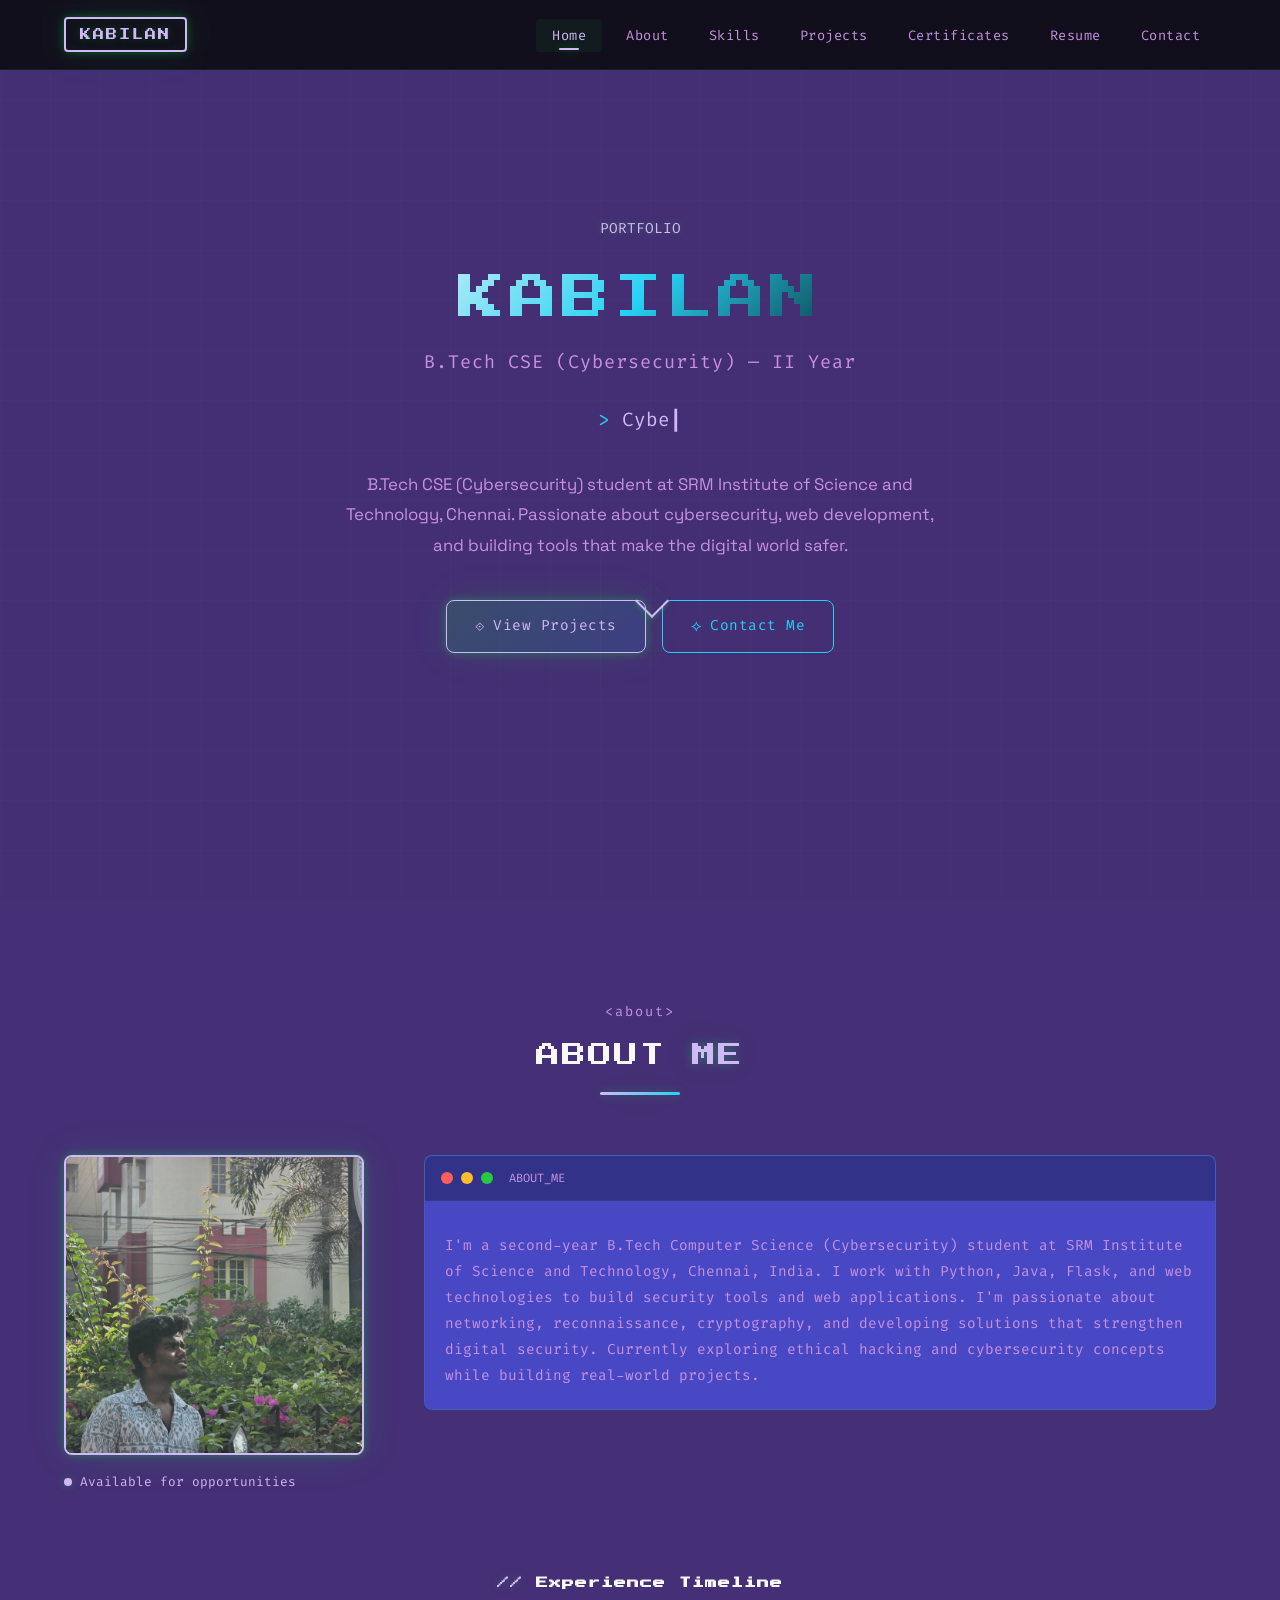
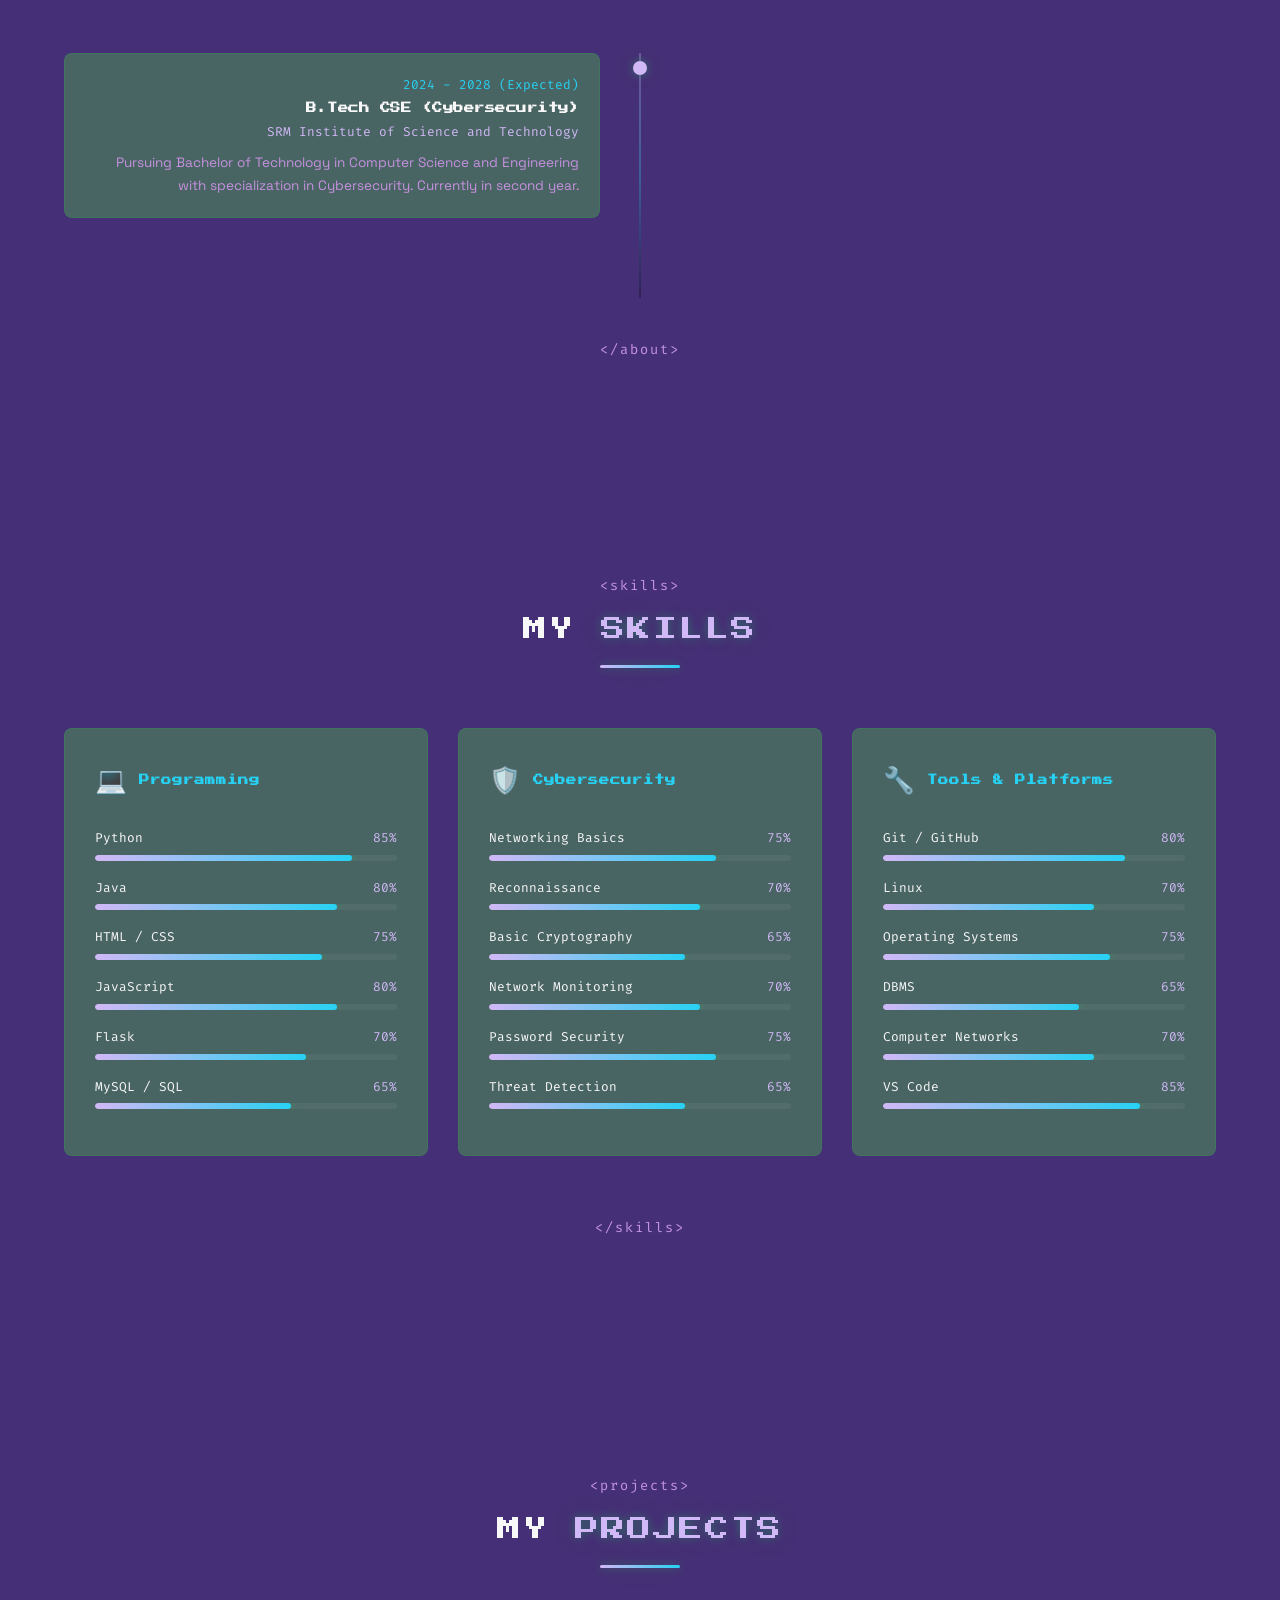
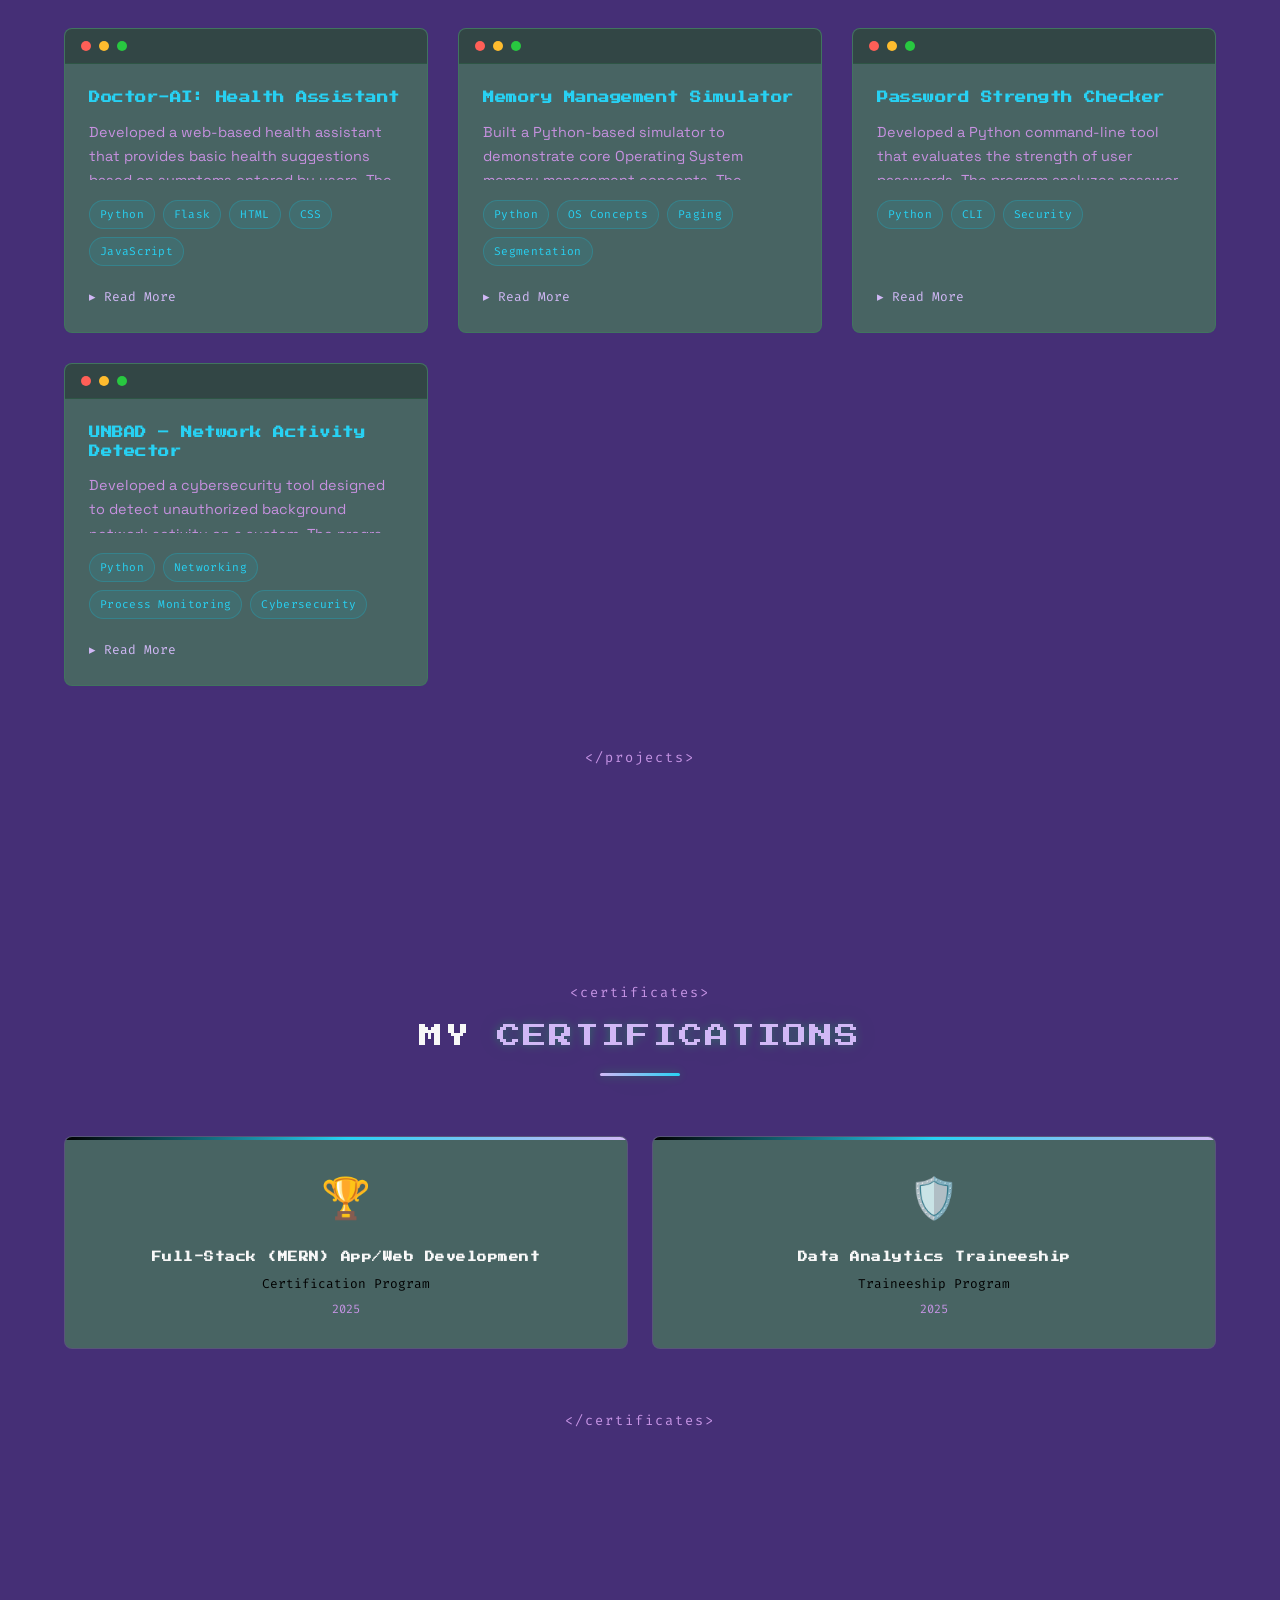
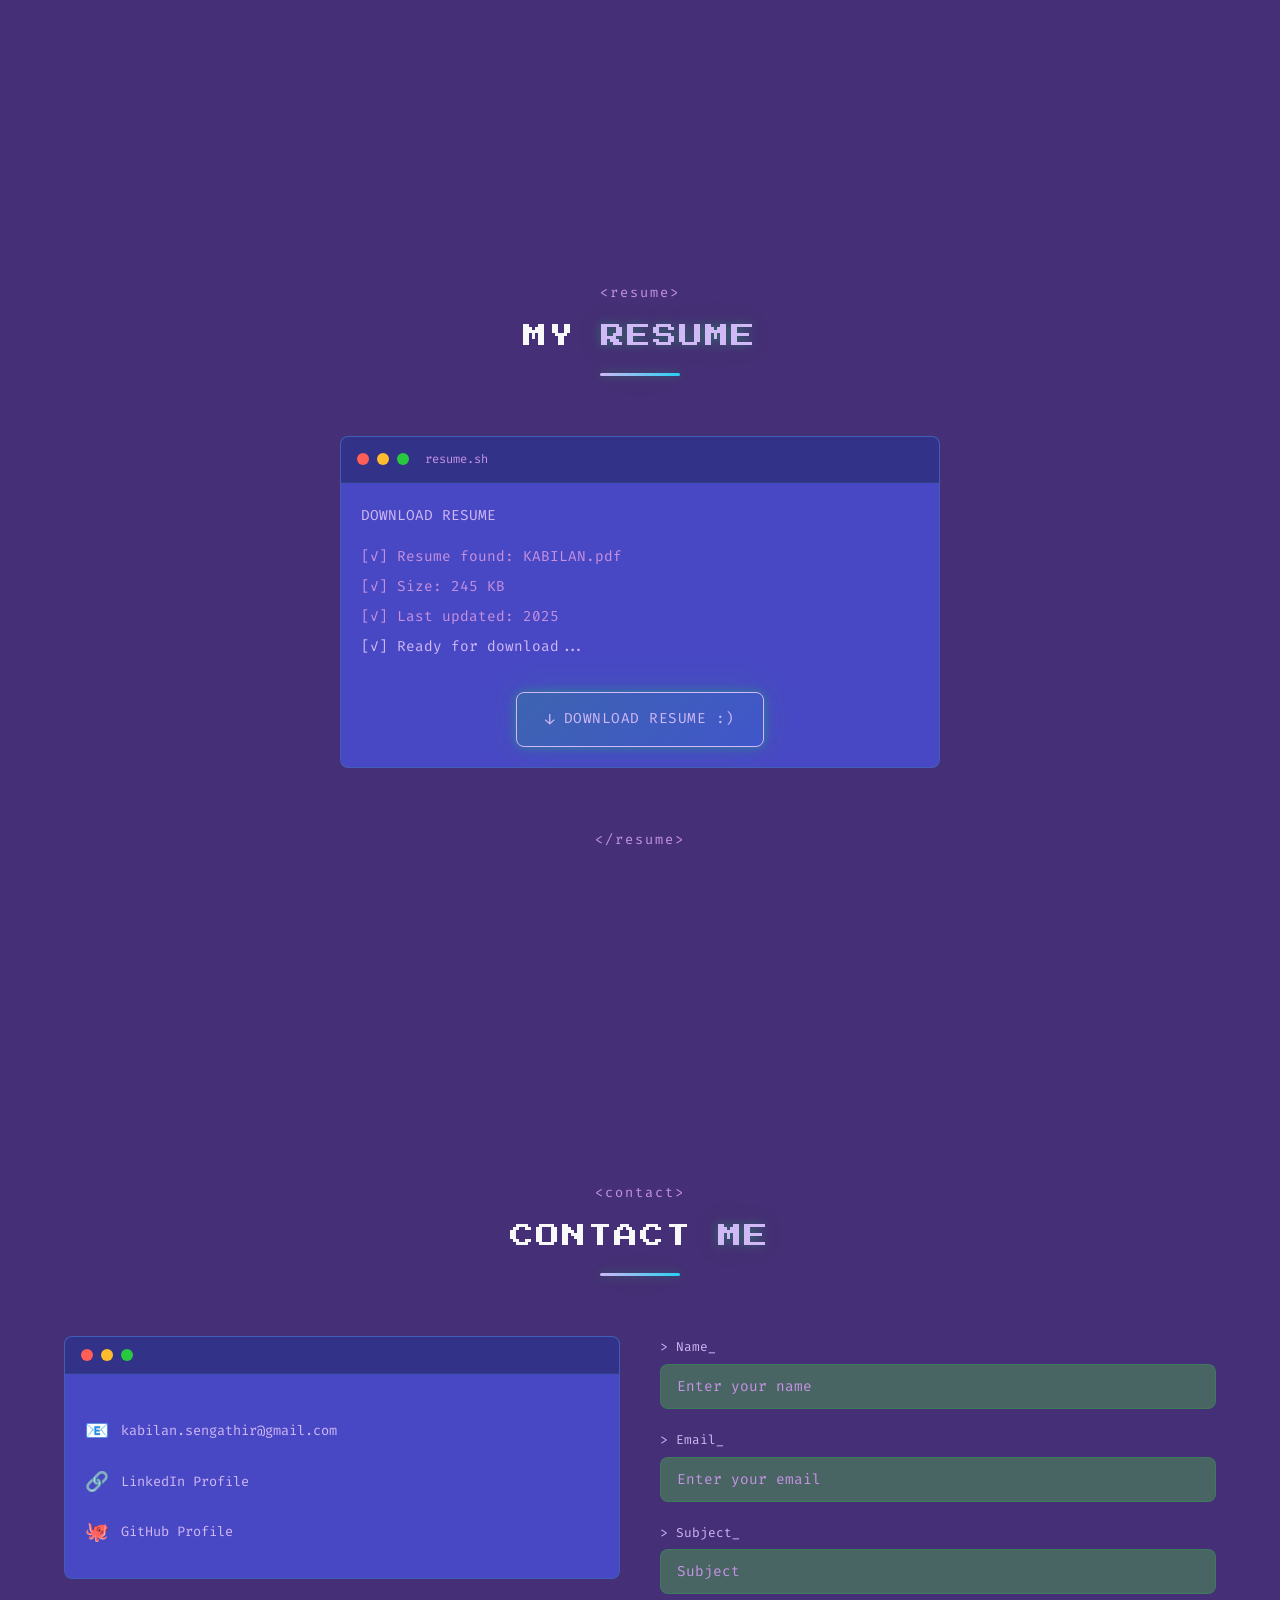
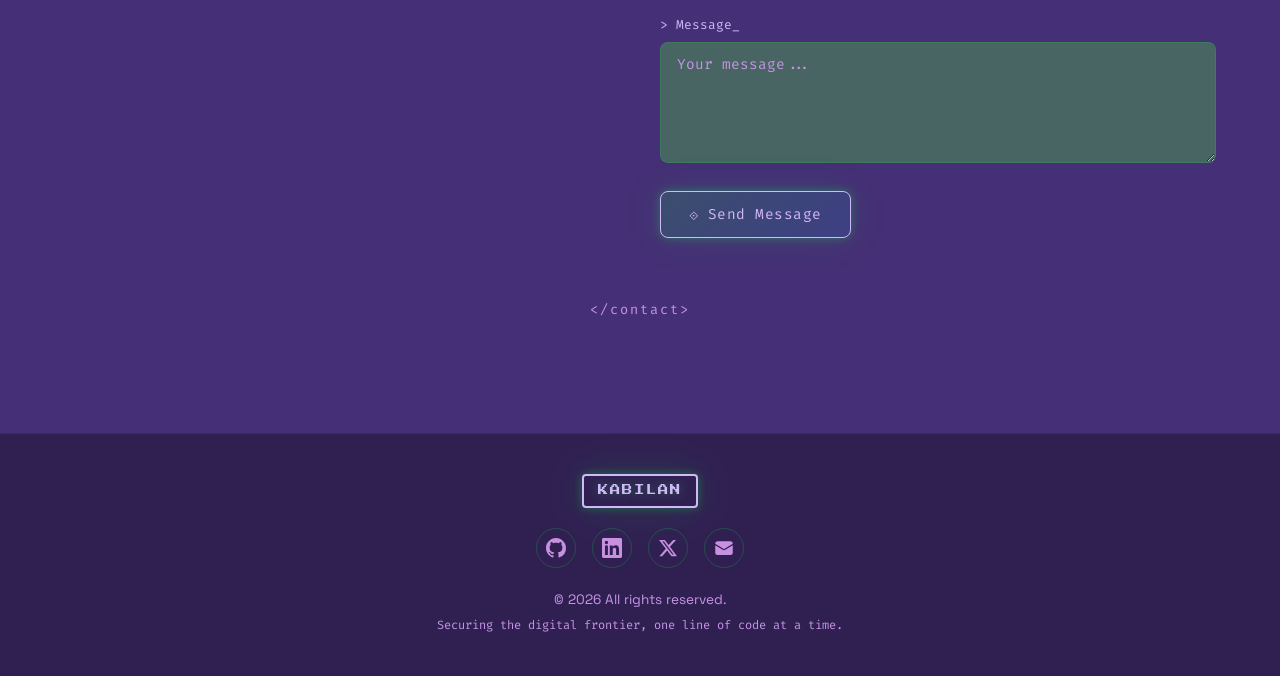
==== index.html @ 650950c7 "Initial commit: cyber portfolio project" ====
<!DOCTYPE html>
<html lang="en">
<head>
  <meta charset="UTF-8" />
  <meta name="viewport" content="width=device-width, initial-scale=1.0" />
  <title>KABILAN S | Cybersecurity Portfolio</title>
  <meta name="description" content="Portfolio of KABILAN S — Cybersecurity Student, Ethical Hacker, and Penetration Tester. Explore projects, skills, and certifications." />
  <meta name="keywords" content="cybersecurity, ethical hacking, penetration testing, portfolio, network security" />
  <meta name="author" content="KABILAN S" />
  <meta name="theme-color" content="#0a0a0f" />

  <!-- Fonts -->
  <link rel="preconnect" href="https://fonts.googleapis.com" />
  <link rel="preconnect" href="https://fonts.gstatic.com" crossorigin />
  <link href="https://fonts.googleapis.com/css2?family=Fira+Code:wght@400;500;700&family=Space+Grotesk:wght@300;400;500;600;700&family=Press+Start+2P&family=Orbitron:wght@400;500;600;700;800;900&display=swap" rel="stylesheet" />

  <link rel="stylesheet" href="style.css" />
</head>
<body>
  <!-- Matrix Rain Canvas -->
  <canvas id="matrix-canvas"></canvas>

  <!-- Cyber Grid Overlay -->
  <div class="cyber-grid-overlay"></div>

  <!-- Navigation -->
  <nav class="navbar" id="navbar">
    <div class="nav-container">
      <a href="#home" class="nav-logo">
        <span class="logo-text">KABILAN</span>
      </a>
      <button class="nav-toggle" id="nav-toggle" aria-label="Toggle navigation">
        <span class="hamburger-line"></span>
        <span class="hamburger-line"></span>
        <span class="hamburger-line"></span>
      </button>
      <ul class="nav-menu" id="nav-menu">
        <li><a href="#home" class="nav-link active" data-section="home">Home</a></li>
        <li><a href="#about" class="nav-link" data-section="about">About</a></li>
        <li><a href="#skills" class="nav-link" data-section="skills">Skills</a></li>
        <li><a href="#projects" class="nav-link" data-section="projects">Projects</a></li>
        <li><a href="#certificates" class="nav-link" data-section="certificates">Certificates</a></li>
        <li><a href="#resume" class="nav-link" data-section="resume">Resume</a></li>
        <li><a href="#contact" class="nav-link" data-section="contact">Contact</a></li>
      </ul>
    </div>
  </nav>

  <!-- ========== HOME ========== -->
  <section id="home" class="section home-section">
    <div class="home-content">
      <div class="terminal-tag">PORTFOLIO</div>
      <h1 class="home-name" id="home-name"></h1>
      <h2 class="home-title" id="home-title">Cybersecurity Student</h2>
      <div class="typing-container">
        <span class="typing-prefix">&gt;&nbsp;</span>
        <span class="typing-text" id="typing-text"></span>
        <span class="typing-cursor">|</span>
      </div>
      <p class="home-intro" id="home-intro"></p>
      <div class="home-buttons">
        <a href="#projects" class="btn btn-primary">
          <span class="btn-icon">⟐</span> View Projects
        </a>
        <a href="#contact" class="btn btn-outline">
          <span class="btn-icon">⟡</span> Contact Me
        </a>
      </div>
      <div class="scroll-indicator">
        <div class="scroll-arrow"></div>
      </div>
    </div>
  </section>

  <!-- ========== ABOUT ========== -->
  <section id="about" class="section">
    <div class="container">
      <div class="section-header">
        <span class="section-tag">&lt;about&gt;</span>
        <h2 class="section-title">About <span class="highlight">Me</span></h2>
        <div class="section-line"></div>
      </div>
      <div class="about-grid">
        <div class="about-image-wrapper reveal">
          <div class="about-image-border">
            <img src="" alt="Profile" id="profile-image" class="about-image" />
            <div class="image-glitch-overlay"></div>
          </div>
          <div class="about-status">
            <span class="status-dot"></span>
            <span>Available for opportunities</span>
          </div>
        </div>
        <div class="about-text reveal">
          <div class="terminal-window">
            <div class="terminal-header">
              <span class="terminal-dot red"></span>
              <span class="terminal-dot yellow"></span>
              <span class="terminal-dot green"></span>
              <span class="terminal-title">ABOUT_ME</span>
            </div>
            <div class="terminal-body">
              <p class="terminal-prompt"></p>
              <p id="about-bio" class="terminal-output"></p>
            </div>
          </div>
        </div>
      </div>
      <!-- Timeline -->
      <div class="timeline-section">
        <h3 class="subsection-title">
          <span class="highlight">//</span> Experience Timeline
        </h3>
        <div class="timeline" id="timeline-container"></div>
      </div>
      <span class="section-tag section-tag-close">&lt;/about&gt;</span>
    </div>
  </section>

  <!-- ========== SKILLS ========== -->
  <section id="skills" class="section">
    <div class="container">
      <div class="section-header">
        <span class="section-tag">&lt;skills&gt;</span>
        <h2 class="section-title">My <span class="highlight">Skills</span></h2>
        <div class="section-line"></div>
      </div>
      <div class="skills-grid" id="skills-container"></div>
      <span class="section-tag section-tag-close">&lt;/skills&gt;</span>
    </div>
  </section>

  <!-- ========== PROJECTS ========== -->
  <section id="projects" class="section">
    <div class="container">
      <div class="section-header">
        <span class="section-tag">&lt;projects&gt;</span>
        <h2 class="section-title">My <span class="highlight">Projects</span></h2>
        <div class="section-line"></div>
      </div>
      <div class="projects-grid" id="projects-container"></div>
      <span class="section-tag section-tag-close">&lt;/projects&gt;</span>
    </div>
  </section>

  <!-- ========== CERTIFICATES ========== -->
  <section id="certificates" class="section">
    <div class="container">
      <div class="section-header">
        <span class="section-tag">&lt;certificates&gt;</span>
        <h2 class="section-title">My <span class="highlight">Certifications</span></h2>
        <div class="section-line"></div>
      </div>
      <div class="certs-grid" id="certs-container"></div>
      <span class="section-tag section-tag-close">&lt;/certificates&gt;</span>
    </div>
  </section>

  <!-- ========== RESUME ========== -->
  <section id="resume" class="section">
    <div class="container">
      <div class="section-header">
        <span class="section-tag">&lt;resume&gt;</span>
        <h2 class="section-title">My <span class="highlight">Resume</span></h2>
        <div class="section-line"></div>
      </div>
      <div class="resume-content reveal">
        <div class="terminal-window resume-terminal">
          <div class="terminal-header">
            <span class="terminal-dot red"></span>
            <span class="terminal-dot yellow"></span>
            <span class="terminal-dot green"></span>
            <span class="terminal-title">resume.sh</span>
          </div>
          <div class="terminal-body resume-body">
            <p class="terminal-prompt">DOWNLOAD RESUME</p>
            <p class="terminal-output">[✓] Resume found: KABILAN.pdf</p>
            <p class="terminal-output">[✓] Size: 245 KB</p>
            <p class="terminal-output">[✓] Last updated: 2025</p>
            <p class="terminal-output resume-ready">[✓] Ready for download...</p>
            <a href="assets/resume.pdf" download class="btn btn-primary resume-btn" id="resume-download-btn">
              <span class="btn-icon">↓</span> DOWNLOAD RESUME :)
            </a>
          </div>
        </div>
      </div>
      <span class="section-tag section-tag-close">&lt;/resume&gt;</span>
    </div>
  </section>

  <!-- ========== CONTACT ========== -->
  <section id="contact" class="section">
    <div class="container">
      <div class="section-header">
        <span class="section-tag">&lt;contact&gt;</span>
        <h2 class="section-title">Contact <span class="highlight">Me</span></h2>
        <div class="section-line"></div>
      </div>
      <div class="contact-grid">
        <div class="contact-info reveal">
          <div class="terminal-window">
            <div class="terminal-header">
              <span class="terminal-dot red"></span>
              <span class="terminal-dot yellow"></span>
              <span class="terminal-dot green"></span>
              <span class="terminal-title"></span>
            </div>
            <div class="terminal-body">
              <p class="terminal-prompt"></p>
              <div class="contact-item">
                <span class="contact-icon">📧</span>
                <a href="" id="contact-email" class="contact-link"></a>
              </div>
              <div class="contact-item">
                <span class="contact-icon">🔗</span>
                <a href="" id="contact-linkedin" class="contact-link" target="_blank">LinkedIn Profile</a>
              </div>
              <div class="contact-item">
                <span class="contact-icon">🐙</span>
                <a href="" id="contact-github" class="contact-link" target="_blank">GitHub Profile</a>
              </div>
            </div>
          </div>
        </div>
        <div class="contact-form-wrapper reveal">
          <form class="contact-form" id="contact-form">
            <div class="form-group">
              <label for="form-name" class="form-label">&gt; Name_</label>
              <input type="text" id="form-name" name="name" class="form-input" placeholder="Enter your name" required />
            </div>
            <div class="form-group">
              <label for="form-email" class="form-label">&gt; Email_</label>
              <input type="email" id="form-email" name="email" class="form-input" placeholder="Enter your email" required />
            </div>
            <div class="form-group">
              <label for="form-subject" class="form-label">&gt; Subject_</label>
              <input type="text" id="form-subject" name="subject" class="form-input" placeholder="Subject" required />
            </div>
            <div class="form-group">
              <label for="form-message" class="form-label">&gt; Message_</label>
              <textarea id="form-message" name="message" class="form-input form-textarea" rows="5" placeholder="Your message..." required></textarea>
            </div>
            <button type="submit" class="btn btn-primary form-submit">
              <span class="btn-icon">⟐</span> Send Message
            </button>
          </form>
        </div>
      </div>
      <span class="section-tag section-tag-close">&lt;/contact&gt;</span>
    </div>
  </section>

  <!-- ========== FOOTER ========== -->
  <footer class="footer">
    <div class="container">
      <div class="footer-content">
        <div class="footer-logo">
          <span class="logo-text">KABILAN</span>
        </div>
        <div class="footer-socials" id="footer-socials">
          <a href="" class="social-link" id="footer-github" target="_blank" aria-label="GitHub">
            <svg viewBox="0 0 24 24" width="20" height="20" fill="currentColor"><path d="M12 0C5.37 0 0 5.37 0 12c0 5.31 3.435 9.795 8.205 11.385.6.105.825-.255.825-.57 0-.285-.015-1.23-.015-2.235-3.015.555-3.795-.735-4.035-1.41-.135-.345-.72-1.41-1.23-1.695-.42-.225-1.02-.78-.015-.795.945-.015 1.62.87 1.845 1.23 1.08 1.815 2.805 1.305 3.495.99.105-.78.42-1.305.765-1.605-2.67-.3-5.46-1.335-5.46-5.925 0-1.305.465-2.385 1.23-3.225-.12-.3-.54-1.53.12-3.18 0 0 1.005-.315 3.3 1.23.96-.27 1.98-.405 3-.405s2.04.135 3 .405c2.295-1.56 3.3-1.23 3.3-1.23.66 1.65.24 2.88.12 3.18.765.84 1.23 1.905 1.23 3.225 0 4.605-2.805 5.625-5.475 5.925.435.375.81 1.095.81 2.22 0 1.605-.015 2.895-.015 3.3 0 .315.225.69.825.57A12.02 12.02 0 0024 12c0-6.63-5.37-12-12-12z"/></svg>
          </a>
          <a href="" class="social-link" id="footer-linkedin" target="_blank" aria-label="LinkedIn">
            <svg viewBox="0 0 24 24" width="20" height="20" fill="currentColor"><path d="M20.447 20.452h-3.554v-5.569c0-1.328-.027-3.037-1.852-3.037-1.853 0-2.136 1.445-2.136 2.939v5.667H9.351V9h3.414v1.561h.046c.477-.9 1.637-1.85 3.37-1.85 3.601 0 4.267 2.37 4.267 5.455v6.286zM5.337 7.433a2.062 2.062 0 01-2.063-2.065 2.064 2.064 0 112.063 2.065zm1.782 13.019H3.555V9h3.564v11.452zM22.225 0H1.771C.792 0 0 .774 0 1.729v20.542C0 23.227.792 24 1.771 24h20.451C23.2 24 24 23.227 24 22.271V1.729C24 .774 23.2 0 22.222 0h.003z"/></svg>
          </a>
          <a href="" class="social-link" id="footer-twitter" target="_blank" aria-label="Twitter">
            <svg viewBox="0 0 24 24" width="20" height="20" fill="currentColor"><path d="M18.244 2.25h3.308l-7.227 8.26 8.502 11.24H16.17l-5.214-6.817L4.99 21.75H1.68l7.73-8.835L1.254 2.25H8.08l4.713 6.231zm-1.161 17.52h1.833L7.084 4.126H5.117z"/></svg>
          </a>
          <a href="" class="social-link" id="footer-email-link" aria-label="Email">
            <svg viewBox="0 0 24 24" width="20" height="20" fill="currentColor"><path d="M1.5 8.67v8.58a3 3 0 003 3h15a3 3 0 003-3V8.67l-8.928 5.493a3 3 0 01-3.144 0L1.5 8.67z"/><path d="M22.5 6.908V6.75a3 3 0 00-3-3h-15a3 3 0 00-3 3v.158l9.714 5.978a1.5 1.5 0 001.572 0L22.5 6.908z"/></svg>
          </a>
        </div>
        <div class="footer-text">
          <p>&copy; <span id="footer-year"></span>  All rights reserved.</p>
          <p class="footer-tagline">Securing the digital frontier, one line of code at a time.</p>
        </div>
      </div>
    </div>
  </footer>

  <script src="script.js"></script>
</body>
</html>
---- style.css ----
/* =============================================
   CYBERSECURITY PORTFOLIO — STYLE.CSS
   ============================================= */

/* ── Custom Properties ── */
:root {
  --bg-primary: #452f76;
  --bg-secondary: #4848c4;
  --bg-card: #486463;
  --bg-card-hover: #c1ee0d;

  --neon-green: #d1b8f6;
  --neon-blue: #27d1f3;
  --neon-purple: #000000;
  --dark-purple: #1a0033;
  --mid-purple: #2d1b4e;

  --text-primary: #f8f8f8;
  --text-secondary: #c791e0;
  --text-dim: #c694e5;

  --glow-green: 0 0 10px rgba(0, 255, 65, 0.3), 0 0 40px rgba(0, 255, 65, 0.1);
  --glow-blue: 0 0 10px rgba(0, 212, 255, 0.3), 0 0 40px rgba(0, 212, 255, 0.1);
  --glow-purple: 0 0 10px rgba(179, 0, 255, 0.3), 0 0 40px rgba(179, 0, 255, 0.1);

  --font-heading: 'Press Start 2P', cursive;
  --font-mono: 'Fira Code', monospace;
  --font-body: 'Space Grotesk', sans-serif;

  --nav-height: 70px;
  --container-max: 1200px;
  --border-radius: 8px;
  --transition: 0.3s cubic-bezier(0.4, 0, 0.2, 1);
}

/* ── Reset & Base ── */
*, *::before, *::after {
  margin: 0;
  padding: 0;
  box-sizing: border-box;
}

html {
  scroll-behavior: smooth;
  scroll-padding-top: var(--nav-height);
}

body {
  font-family: var(--font-body);
  background: var(--bg-primary);
  color: var(--text-primary);
  line-height: 1.7;
  overflow-x: hidden;
  -webkit-font-smoothing: antialiased;
}

a {
  color: var(--neon-green);
  text-decoration: none;
  transition: color var(--transition);
}
a:hover {
  color: var(--neon-blue);
}

img {
  max-width: 100%;
  display: block;
}

::selection {
  background: var(--neon-green);
  color: var(--bg-primary);
}

::-webkit-scrollbar {
  width: 8px;
}
::-webkit-scrollbar-track {
  background: var(--bg-primary);
}
::-webkit-scrollbar-thumb {
  background: var(--mid-purple);
  border-radius: 4px;
}
::-webkit-scrollbar-thumb:hover {
  background: var(--neon-purple);
}

/* ── Matrix Canvas ── */
#matrix-canvas {
  position: fixed;
  top: 0;
  left: 0;
  width: 100%;
  height: 100%;
  z-index: 0;
  pointer-events: none;
  opacity: 0.06;
}

/* ── Cyber Grid Overlay ── */
.cyber-grid-overlay {
  position: fixed;
  top: 0;
  left: 0;
  width: 100%;
  height: 100%;
  z-index: 0;
  pointer-events: none;
  background-image:
    linear-gradient(rgba(0, 255, 65, 0.03) 1px, transparent 1px),
    linear-gradient(90deg, rgba(0, 255, 65, 0.03) 1px, transparent 1px);
  background-size: 50px 50px;
}

/* ── Container ── */
.container {
  max-width: var(--container-max);
  margin: 0 auto;
  padding: 0 24px;
}

/* ── Section Base ── */
.section {
  position: relative;
  z-index: 1;
  padding: 100px 0;
  min-height: 100vh;
}

.section-header {
  text-align: center;
  margin-bottom: 60px;
}

.section-tag {
  display: block;
  font-family: var(--font-mono);
  font-size: 0.85rem;
  color: var(--text-dim);
  margin-bottom: 12px;
  letter-spacing: 2px;
}
.section-tag-close {
  display: block;
  text-align: center;
  font-family: var(--font-mono);
  font-size: 0.85rem;
  color: var(--text-dim);
  margin-top: 60px;
  letter-spacing: 2px;
}

.section-title {
  font-family: var(--font-heading);
  font-size: clamp(1rem, 2.5vw, 1.5rem);
  font-weight: 400;
  letter-spacing: 2px;
  text-transform: uppercase;
}

.highlight {
  color: var(--neon-green);
  text-shadow: var(--glow-green);
}

.section-line {
  width: 80px;
  height: 3px;
  background: linear-gradient(90deg, var(--neon-green), var(--neon-blue));
  margin: 16px auto 0;
  border-radius: 2px;
  box-shadow: var(--glow-green);
}

.subsection-title {
  font-family: var(--font-heading);
  font-size: 0.75rem;
  margin-bottom: 40px;
  text-align: center;
  letter-spacing: 1px;
}

/* ── NAVBAR ── */
.navbar {
  position: fixed;
  top: 0;
  left: 0;
  width: 100%;
  height: var(--nav-height);
  z-index: 1000;
  background: rgba(10, 10, 15, 0.85);
  backdrop-filter: blur(20px);
  -webkit-backdrop-filter: blur(20px);
  border-bottom: 1px solid rgba(0, 255, 65, 0.08);
  transition: background var(--transition), box-shadow var(--transition);
}
.navbar.scrolled {
  background: rgba(10, 10, 15, 0.95);
  box-shadow: 0 4px 30px rgba(0, 0, 0, 0.5);
}

.nav-container {
  max-width: var(--container-max);
  margin: 0 auto;
  padding: 0 24px;
  height: 100%;
  display: flex;
  align-items: center;
  justify-content: space-between;
}

.nav-logo {
  font-family: var(--font-heading);
  font-size: 0.7rem;
  font-weight: 400;
  color: var(--neon-green) !important;
  display: flex;
  align-items: center;
  padding: 6px 14px;
  border: 2px solid var(--neon-green);
  border-radius: 4px;
  box-shadow: var(--glow-green), inset 0 0 15px rgba(0, 255, 65, 0.05);
  transition: all var(--transition);
  letter-spacing: 2px;
}
.nav-logo:hover {
  box-shadow: 0 0 20px rgba(0, 255, 65, 0.5), inset 0 0 20px rgba(0, 255, 65, 0.1);
  background: rgba(0, 255, 65, 0.05);
  color: var(--neon-green) !important;
}
.logo-text {
  color: var(--neon-green);
  text-shadow: var(--glow-green);
}

.nav-menu {
  display: flex;
  list-style: none;
  gap: 8px;
}

.nav-link {
  font-family: var(--font-mono);
  font-size: 0.85rem;
  color: var(--text-secondary) !important;
  padding: 8px 16px;
  border-radius: 4px;
  position: relative;
  transition: color var(--transition), background var(--transition);
  letter-spacing: 0.5px;
}
.nav-link:hover,
.nav-link.active {
  color: var(--neon-green) !important;
  background: rgba(0, 255, 65, 0.05);
}
.nav-link.active::after {
  content: '';
  position: absolute;
  bottom: 2px;
  left: 50%;
  transform: translateX(-50%);
  width: 20px;
  height: 2px;
  background: var(--neon-green);
  box-shadow: var(--glow-green);
  border-radius: 1px;
}

/* Hamburger */
.nav-toggle {
  display: none;
  flex-direction: column;
  gap: 5px;
  background: none;
  border: none;
  cursor: pointer;
  padding: 4px;
  z-index: 1001;
}
.hamburger-line {
  width: 24px;
  height: 2px;
  background: var(--neon-green);
  border-radius: 2px;
  transition: transform var(--transition), opacity var(--transition);
}
.nav-toggle.active .hamburger-line:nth-child(1) {
  transform: rotate(45deg) translate(5px, 5px);
}
.nav-toggle.active .hamburger-line:nth-child(2) {
  opacity: 0;
}
.nav-toggle.active .hamburger-line:nth-child(3) {
  transform: rotate(-45deg) translate(5px, -5px);
}

/* ── HOME ── */
.home-section {
  display: flex;
  align-items: center;
  justify-content: center;
  min-height: 100vh;
  padding-top: var(--nav-height);
  text-align: center;
}

.home-content {
  position: relative;
  z-index: 1;
}

.terminal-tag {
  font-family: var(--font-mono);
  font-size: 0.9rem;
  color: var(--neon-green);
  margin-bottom: 16px;
  text-shadow: var(--glow-green);
  opacity: 0;
  animation: fadeInUp 0.8s 0.2s forwards;
}

.home-name {
  font-family: var(--font-heading);
  font-size: clamp(1.5rem, 5vw, 3rem);
  font-weight: 400;
  letter-spacing: 4px;
  text-transform: uppercase;
  background: linear-gradient(135deg, var(--text-primary), var(--neon-blue), var(--neon-purple));
  -webkit-background-clip: text;
  -webkit-text-fill-color: transparent;
  background-clip: text;
  margin-bottom: 8px;
  opacity: 0;
  animation: fadeInUp 0.8s 0.4s forwards;
}

.home-title {
  font-family: var(--font-mono);
  font-size: clamp(0.9rem, 2vw, 1.15rem);
  color: var(--text-secondary);
  font-weight: 400;
  margin-bottom: 24px;
  letter-spacing: 1px;
  opacity: 0;
  animation: fadeInUp 0.8s 0.6s forwards;
}

.typing-container {
  font-family: var(--font-mono);
  font-size: clamp(0.95rem, 2vw, 1.2rem);
  color: var(--neon-green);
  margin-bottom: 32px;
  min-height: 1.8em;
  display: flex;
  justify-content: center;
  align-items: center;
  opacity: 0;
  animation: fadeInUp 0.8s 0.8s forwards;
}

.typing-prefix {
  color: var(--neon-blue);
}

.typing-cursor {
  animation: blink 0.8s infinite;
  color: var(--neon-green);
  font-weight: 700;
}

.home-intro {
  font-size: 1.05rem;
  color: var(--text-secondary);
  max-width: 600px;
  margin: 0 auto 40px;
  line-height: 1.8;
  opacity: 0;
  animation: fadeInUp 0.8s 1s forwards;
}

.home-buttons {
  display: flex;
  gap: 16px;
  justify-content: center;
  flex-wrap: wrap;
  opacity: 0;
  animation: fadeInUp 0.8s 1.2s forwards;
}

/* Scroll indicator */
.scroll-indicator {
  position: absolute;
  bottom: 40px;
  left: 50%;
  transform: translateX(-50%);
  opacity: 0;
  animation: fadeInUp 0.8s 1.6s forwards;
}
.scroll-arrow {
  width: 24px;
  height: 24px;
  border-right: 2px solid var(--neon-green);
  border-bottom: 2px solid var(--neon-green);
  transform: rotate(45deg);
  animation: scrollBounce 2s infinite;
  box-shadow: 2px 2px 5px rgba(0, 255, 65, 0.2);
}

/* ── BUTTONS ── */
.btn {
  display: inline-flex;
  align-items: center;
  gap: 8px;
  font-family: var(--font-mono);
  font-size: 0.9rem;
  padding: 12px 28px;
  border-radius: var(--border-radius);
  cursor: pointer;
  transition: all var(--transition);
  border: 1px solid transparent;
  text-decoration: none;
  letter-spacing: 0.5px;
  position: relative;
  overflow: hidden;
}
.btn::before {
  content: '';
  position: absolute;
  top: 0;
  left: -100%;
  width: 100%;
  height: 100%;
  background: linear-gradient(120deg, transparent, rgba(255,255,255,0.1), transparent);
  transition: left 0.5s;
}
.btn:hover::before {
  left: 100%;
}

.btn-primary {
  background: linear-gradient(135deg, rgba(0, 255, 65, 0.15), rgba(0, 212, 255, 0.10));
  border-color: var(--neon-green);
  color: var(--neon-green) !important;
  box-shadow: var(--glow-green);
}
.btn-primary:hover {
  background: linear-gradient(135deg, rgba(0, 255, 65, 0.25), rgba(0, 212, 255, 0.15));
  box-shadow: 0 0 20px rgba(0, 255, 65, 0.4), 0 0 60px rgba(0, 255, 65, 0.15);
  transform: translateY(-2px);
  color: var(--neon-green) !important;
}

.btn-outline {
  border-color: var(--neon-blue);
  color: var(--neon-blue) !important;
  background: transparent;
}
.btn-outline:hover {
  background: rgba(0, 212, 255, 0.1);
  box-shadow: var(--glow-blue);
  transform: translateY(-2px);
  color: var(--neon-blue) !important;
}

.btn-icon {
  font-size: 1.1em;
}

/* ── ABOUT ── */
.about-grid {
  display: grid;
  grid-template-columns: 300px 1fr;
  gap: 60px;
  align-items: start;
  margin-bottom: 80px;
}

.about-image-border {
  position: relative;
  border-radius: var(--border-radius);
  overflow: hidden;
  border: 2px solid var(--neon-green);
  box-shadow: var(--glow-green);
}
.about-image {
  width: 100%;
  aspect-ratio: 1;
  object-fit: cover;
  filter: grayscale(20%) brightness(0.9);
  transition: filter var(--transition);
}
.about-image-border:hover .about-image {
  filter: grayscale(0%) brightness(1);
}
.image-glitch-overlay {
  position: absolute;
  top: 0;
  left: 0;
  width: 100%;
  height: 100%;
  background: linear-gradient(
    to bottom,
    transparent 0%,
    rgba(0, 255, 65, 0.03) 50%,
    transparent 100%
  );
  pointer-events: none;
}

.about-status {
  display: flex;
  align-items: center;
  gap: 8px;
  margin-top: 16px;
  font-family: var(--font-mono);
  font-size: 0.8rem;
  color: var(--neon-green);
}
.status-dot {
  width: 8px;
  height: 8px;
  background: var(--neon-green);
  border-radius: 50%;
  box-shadow: var(--glow-green);
  animation: pulse 2s infinite;
}

/* Terminal Window */
.terminal-window {
  background: var(--bg-secondary);
  border: 1px solid rgba(0, 255, 65, 0.12);
  border-radius: var(--border-radius);
  overflow: hidden;
}
.terminal-header {
  display: flex;
  align-items: center;
  gap: 8px;
  padding: 12px 16px;
  background: rgba(0, 0, 0, 0.3);
  border-bottom: 1px solid rgba(0, 255, 65, 0.08);
}
.terminal-dot {
  width: 12px;
  height: 12px;
  border-radius: 50%;
}
.terminal-dot.red { background: #ff5f57; }
.terminal-dot.yellow { background: #febc2e; }
.terminal-dot.green { background: #28c840; }
.terminal-title {
  font-family: var(--font-mono);
  font-size: 0.75rem;
  color: var(--text-dim);
  margin-left: 8px;
}
.terminal-body {
  padding: 20px;
  font-family: var(--font-mono);
  font-size: 0.9rem;
  line-height: 1.8;
}
.terminal-prompt {
  color: var(--neon-green);
  margin-bottom: 12px;
}
.terminal-output {
  color: var(--text-secondary);
}

/* ── TIMELINE ── */
.timeline {
  position: relative;
  padding: 20px 0;
}
.timeline::before {
  content: '';
  position: absolute;
  left: 50%;
  transform: translateX(-50%);
  width: 2px;
  height: 100%;
  background: linear-gradient(to bottom, var(--neon-green), var(--neon-blue), var(--neon-purple));
  opacity: 0.3;
}

.timeline-item {
  display: flex;
  align-items: flex-start;
  margin-bottom: 40px;
  position: relative;
}
.timeline-item:nth-child(odd) {
  justify-content: flex-start;
  padding-right: calc(50% + 40px);
  text-align: right;
}
.timeline-item:nth-child(even) {
  justify-content: flex-end;
  padding-left: calc(50% + 40px);
}

.timeline-dot {
  position: absolute;
  left: 50%;
  transform: translateX(-50%);
  width: 14px;
  height: 14px;
  background: var(--neon-green);
  border-radius: 50%;
  box-shadow: var(--glow-green);
  z-index: 1;
  top: 8px;
}

.timeline-card {
  background: var(--bg-card);
  border: 1px solid rgba(0, 255, 65, 0.1);
  border-radius: var(--border-radius);
  padding: 20px;
  transition: all var(--transition);
}
.timeline-card:hover {
  border-color: var(--neon-green);
  box-shadow: var(--glow-green);
  transform: translateY(-2px);
}
.timeline-year {
  font-family: var(--font-mono);
  font-size: 0.8rem;
  color: var(--neon-blue);
  margin-bottom: 4px;
}
.timeline-role {
  font-family: var(--font-heading);
  font-size: 0.65rem;
  color: var(--text-primary);
  margin-bottom: 4px;
  letter-spacing: 0.5px;
}
.timeline-org {
  font-family: var(--font-mono);
  font-size: 0.8rem;
  color: var(--neon-green);
  margin-bottom: 8px;
}
.timeline-desc {
  font-size: 0.85rem;
  color: var(--text-secondary);
}

/* ── SKILLS ── */
.skills-grid {
  display: grid;
  grid-template-columns: repeat(auto-fit, minmax(340px, 1fr));
  gap: 30px;
}

.skill-category {
  background: var(--bg-card);
  border: 1px solid rgba(0, 255, 65, 0.1);
  border-radius: var(--border-radius);
  padding: 30px;
  transition: all var(--transition);
}
.skill-category:hover {
  border-color: var(--neon-green);
  box-shadow: var(--glow-green);
  transform: translateY(-4px);
}

.skill-cat-header {
  display: flex;
  align-items: center;
  gap: 12px;
  margin-bottom: 24px;
}
.skill-cat-icon {
  font-size: 1.6rem;
}
.skill-cat-name {
  font-family: var(--font-heading);
  font-size: 0.65rem;
  letter-spacing: 1px;
  color: var(--neon-blue);
}

.skill-item {
  margin-bottom: 16px;
}
.skill-info {
  display: flex;
  justify-content: space-between;
  margin-bottom: 6px;
  font-family: var(--font-mono);
  font-size: 0.8rem;
}
.skill-name {
  color: var(--text-primary);
}
.skill-percent {
  color: var(--neon-green);
}
.skill-bar-bg {
  width: 100%;
  height: 6px;
  background: rgba(255, 255, 255, 0.05);
  border-radius: 3px;
  overflow: hidden;
}
.skill-bar-fill {
  height: 100%;
  width: 0;
  border-radius: 3px;
  background: linear-gradient(90deg, var(--neon-green), var(--neon-blue));
  box-shadow: 0 0 10px rgba(0, 255, 65, 0.3);
  transition: width 1.2s cubic-bezier(0.4, 0, 0.2, 1);
}

/* ── PROJECTS ── */
.projects-grid {
  display: grid;
  grid-template-columns: repeat(auto-fit, minmax(340px, 1fr));
  gap: 30px;
}

.project-card {
  background: var(--bg-card);
  border: 1px solid rgba(0, 255, 65, 0.1);
  border-radius: var(--border-radius);
  overflow: hidden;
  transition: all var(--transition);
  display: flex;
  flex-direction: column;
}
.project-card:hover {
  border-color: var(--neon-green);
  box-shadow: var(--glow-green);
  transform: translateY(-6px);
}

.project-card-header {
  padding: 12px 16px;
  background: rgba(0, 0, 0, 0.3);
  border-bottom: 1px solid rgba(0, 255, 65, 0.08);
  display: flex;
  align-items: center;
  gap: 8px;
}
.project-card-header .terminal-dot {
  width: 10px;
  height: 10px;
}

.project-card-body {
  padding: 24px;
  flex: 1;
  display: flex;
  flex-direction: column;
}
.project-title {
  font-family: var(--font-heading);
  font-size: 0.7rem;
  color: var(--neon-blue);
  margin-bottom: 12px;
  letter-spacing: 0.5px;
}
.project-desc {
  font-size: 0.9rem;
  color: var(--text-secondary);
  margin-bottom: 20px;
  line-height: 1.7;
  transition: max-height 0.4s ease, opacity 0.3s ease;
  overflow: hidden;
}
.project-desc-short {
  max-height: 4.2em;
  display: -webkit-box;
  -webkit-line-clamp: 3;
  -webkit-box-orient: vertical;
  overflow: hidden;
  text-overflow: ellipsis;
}
.project-desc-expanded {
  max-height: 500px;
  -webkit-line-clamp: unset;
}
.project-toggle {
  font-family: var(--font-mono);
  font-size: 0.8rem;
  color: var(--neon-green);
  cursor: pointer;
  transition: all var(--transition);
  display: inline-block;
  margin-top: auto;
}
.project-toggle:hover {
  text-shadow: var(--glow-green);
  color: var(--neon-blue);
}
.project-techs {
  display: flex;
  flex-wrap: wrap;
  gap: 8px;
  margin-bottom: 20px;
}
.project-tech-tag {
  font-family: var(--font-mono);
  font-size: 0.7rem;
  padding: 4px 10px;
  background: rgba(0, 212, 255, 0.08);
  border: 1px solid rgba(0, 212, 255, 0.2);
  border-radius: 20px;
  color: var(--neon-blue);
  letter-spacing: 0.3px;
}
.project-link {
  display: inline-flex;
  align-items: center;
  gap: 6px;
  font-family: var(--font-mono);
  font-size: 0.85rem;
  color: var(--neon-green) !important;
  transition: all var(--transition);
}
.project-link:hover {
  text-shadow: var(--glow-green);
}
.project-link svg {
  width: 16px;
  height: 16px;
}

/* ── CERTIFICATES ── */
.certs-grid {
  display: grid;
  grid-template-columns: repeat(auto-fit, minmax(280px, 1fr));
  gap: 24px;
}

.cert-card {
  background: var(--bg-card);
  border: 1px solid rgba(179, 0, 255, 0.15);
  border-radius: var(--border-radius);
  padding: 28px;
  text-align: center;
  transition: all var(--transition);
  position: relative;
  overflow: hidden;
}
.cert-card::before {
  content: '';
  position: absolute;
  top: 0;
  left: 0;
  width: 100%;
  height: 3px;
  background: linear-gradient(90deg, var(--neon-purple), var(--neon-blue), var(--neon-green));
}
.cert-card:hover {
  border-color: var(--neon-purple);
  box-shadow: var(--glow-purple);
  transform: translateY(-4px);
}

.cert-icon {
  font-size: 2.5rem;
  margin-bottom: 16px;
  display: block;
}
.cert-name {
  font-family: var(--font-heading);
  font-size: 0.6rem;
  color: var(--text-primary);
  margin-bottom: 8px;
  letter-spacing: 0.5px;
}
.cert-issuer {
  font-family: var(--font-mono);
  font-size: 0.8rem;
  color: var(--neon-purple);
  margin-bottom: 4px;
}
.cert-date {
  font-family: var(--font-mono);
  font-size: 0.75rem;
  color: var(--text-dim);
}

/* ── RESUME ── */
.resume-content {
  max-width: 600px;
  margin: 0 auto;
}
.resume-terminal {
  text-align: left;
}
.resume-body {
  display: flex;
  flex-direction: column;
  gap: 4px;
}
.resume-ready {
  color: var(--neon-green) !important;
  margin-bottom: 8px;
}
.resume-btn {
  margin-top: 20px;
  align-self: center;
}

/* ── CONTACT ── */
.contact-grid {
  display: grid;
  grid-template-columns: 1fr 1fr;
  gap: 40px;
  align-items: start;
}

.contact-item {
  display: flex;
  align-items: center;
  gap: 12px;
  padding: 8px 0;
}
.contact-icon {
  font-size: 1.2rem;
}
.contact-link {
  font-family: var(--font-mono);
  font-size: 0.85rem;
  color: var(--neon-green) !important;
}
.contact-link:hover {
  text-shadow: var(--glow-green);
  color: var(--neon-blue) !important;
}

/* Form */
.contact-form {
  display: flex;
  flex-direction: column;
  gap: 20px;
}
.form-label {
  display: block;
  font-family: var(--font-mono);
  font-size: 0.8rem;
  color: var(--neon-green);
  margin-bottom: 6px;
}
.form-input {
  width: 100%;
  padding: 12px 16px;
  font-family: var(--font-mono);
  font-size: 0.9rem;
  color: var(--text-primary);
  background: var(--bg-card);
  border: 1px solid rgba(0, 255, 65, 0.15);
  border-radius: var(--border-radius);
  outline: none;
  transition: all var(--transition);
}
.form-input::placeholder {
  color: var(--text-dim);
}
.form-input:focus {
  border-color: var(--neon-green);
  box-shadow: var(--glow-green);
}
.form-textarea {
  resize: vertical;
  min-height: 120px;
}
.form-submit {
  align-self: flex-start;
}

/* ── FOOTER ── */
.footer {
  position: relative;
  z-index: 1;
  border-top: 1px solid rgba(0, 255, 65, 0.08);
  padding: 40px 0;
  background: rgba(0, 0, 0, 0.3);
}
.footer-content {
  display: flex;
  flex-direction: column;
  align-items: center;
  gap: 20px;
}
.footer-logo {
  font-family: var(--font-heading);
  font-size: 0.65rem;
  font-weight: 400;
  padding: 6px 14px;
  border: 2px solid var(--neon-green);
  border-radius: 4px;
  box-shadow: var(--glow-green);
  color: var(--neon-green);
  letter-spacing: 2px;
}
.footer-socials {
  display: flex;
  gap: 16px;
}
.social-link {
  display: flex;
  align-items: center;
  justify-content: center;
  width: 40px;
  height: 40px;
  border-radius: 50%;
  border: 1px solid rgba(0, 255, 65, 0.2);
  color: var(--text-secondary) !important;
  transition: all var(--transition);
}
.social-link:hover {
  color: var(--neon-green) !important;
  border-color: var(--neon-green);
  box-shadow: var(--glow-green);
  transform: translateY(-3px);
}
.footer-text {
  text-align: center;
  font-size: 0.85rem;
  color: var(--text-dim);
}
.footer-tagline {
  font-family: var(--font-mono);
  font-size: 0.75rem;
  color: var(--text-dim);
  margin-top: 4px;
}

/* ── Reveal Animation ── */
.reveal {
  opacity: 0;
  transform: translateY(30px);
  transition: opacity 0.8s ease, transform 0.8s ease;
}
.reveal.visible {
  opacity: 1;
  transform: translateY(0);
}

.skill-category,
.project-card,
.cert-card,
.timeline-item {
  opacity: 0;
  transform: translateY(30px);
  transition: opacity 0.6s ease, transform 0.6s ease;
}
.skill-category.visible,
.project-card.visible,
.cert-card.visible,
.timeline-item.visible {
  opacity: 1;
  transform: translateY(0);
}

/* ── KEYFRAMES ── */
@keyframes fadeInUp {
  from {
    opacity: 0;
    transform: translateY(20px);
  }
  to {
    opacity: 1;
    transform: translateY(0);
  }
}

@keyframes blink {
  0%, 100% { opacity: 1; }
  50% { opacity: 0; }
}

@keyframes pulse {
  0%, 100% { opacity: 1; box-shadow: var(--glow-green); }
  50% { opacity: 0.5; box-shadow: 0 0 4px rgba(0,255,65,0.2); }
}

@keyframes scrollBounce {
  0%, 20%, 50%, 80%, 100% { transform: rotate(45deg) translateY(0); }
  40% { transform: rotate(45deg) translateY(8px); }
  60% { transform: rotate(45deg) translateY(4px); }
}

/* scanline effect for images */
@keyframes scanline {
  0% { transform: translateY(-100%); }
  100% { transform: translateY(100%); }
}

/* ── RESPONSIVE ── */
@media (max-width: 1024px) {
  .about-grid {
    grid-template-columns: 250px 1fr;
    gap: 40px;
  }
  .timeline-item:nth-child(odd) {
    padding-right: calc(50% + 30px);
  }
  .timeline-item:nth-child(even) {
    padding-left: calc(50% + 30px);
  }
}

@media (max-width: 768px) {
  .nav-toggle {
    display: flex;
  }
  .nav-menu {
    position: fixed;
    top: 0;
    right: -100%;
    width: 280px;
    height: 100vh;
    background: rgba(10, 10, 15, 0.98);
    backdrop-filter: blur(20px);
    flex-direction: column;
    padding: 100px 40px 40px;
    gap: 4px;
    transition: right var(--transition);
    border-left: 1px solid rgba(0, 255, 65, 0.1);
  }
  .nav-menu.open {
    right: 0;
  }
  .nav-link {
    font-size: 1rem;
    padding: 12px 16px;
  }

  .about-grid {
    grid-template-columns: 1fr;
    gap: 30px;
  }
  .about-image-wrapper {
    max-width: 250px;
    margin: 0 auto;
  }

  /* Mobile timeline */
  .timeline::before {
    left: 20px;
  }
  .timeline-dot {
    left: 20px;
  }
  .timeline-item:nth-child(odd),
  .timeline-item:nth-child(even) {
    padding-left: 50px;
    padding-right: 0;
    text-align: left;
  }

  .skills-grid,
  .projects-grid {
    grid-template-columns: 1fr;
  }

  .contact-grid {
    grid-template-columns: 1fr;
  }

  .section {
    padding: 80px 0;
  }
}

@media (max-width: 480px) {
  .home-name {
    letter-spacing: 2px;
  }
  .home-buttons {
    flex-direction: column;
    align-items: center;
  }
  .btn {
    width: 100%;
    max-width: 280px;
    justify-content: center;
  }
  .certs-grid {
    grid-template-columns: 1fr;
  }
  .container {
    padding: 0 16px;
  }
}
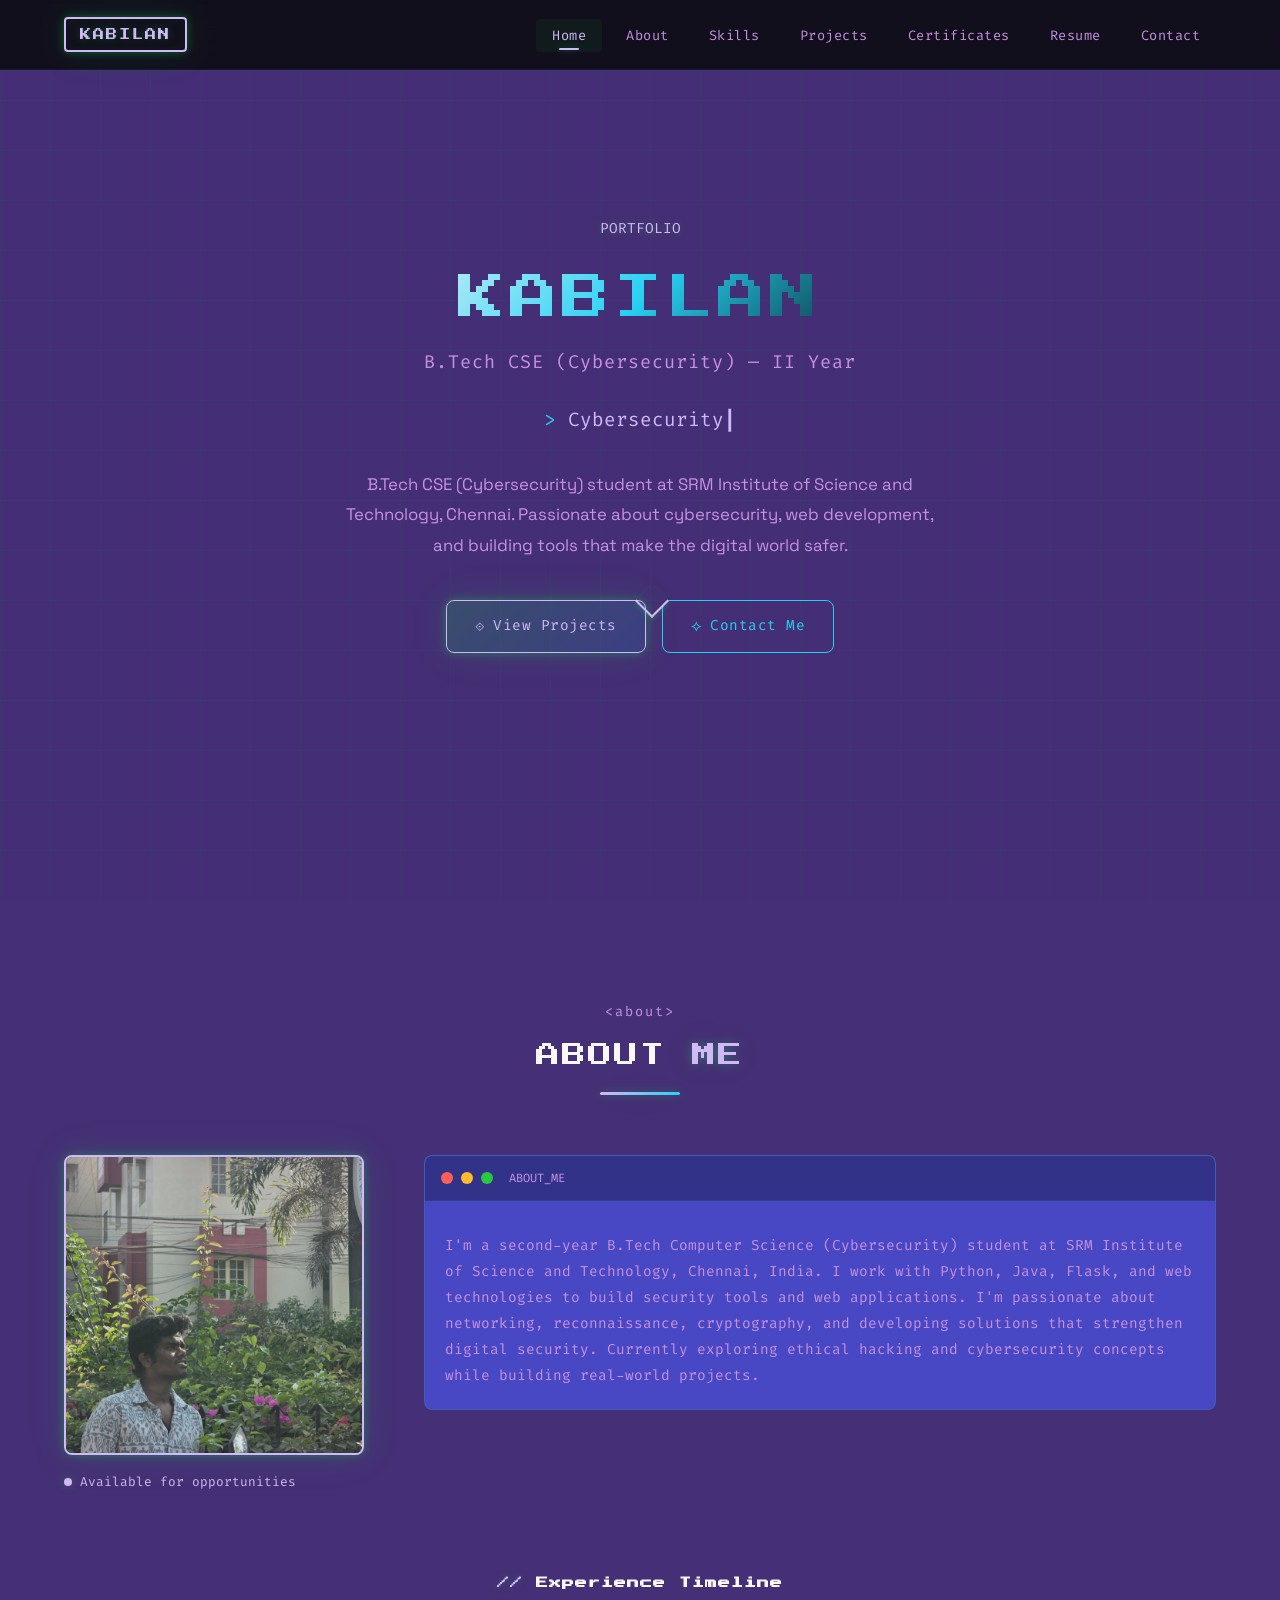
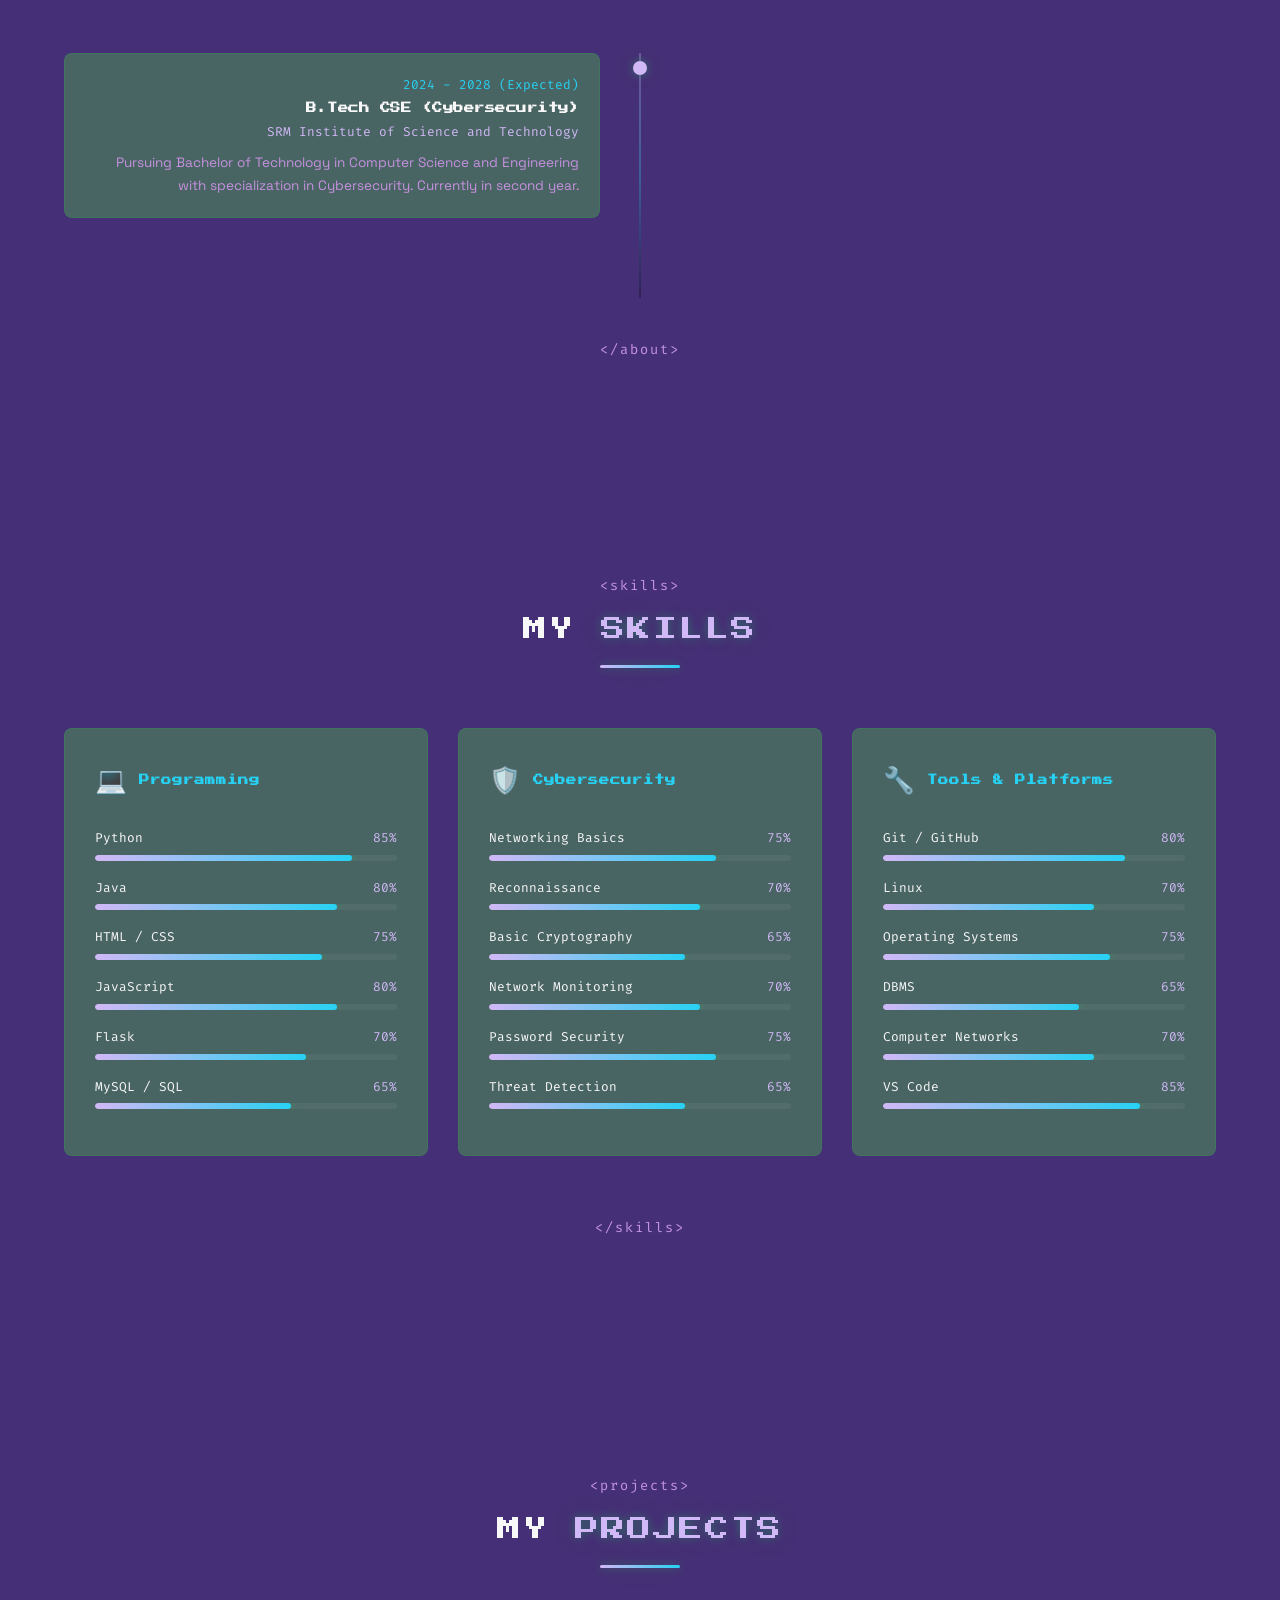
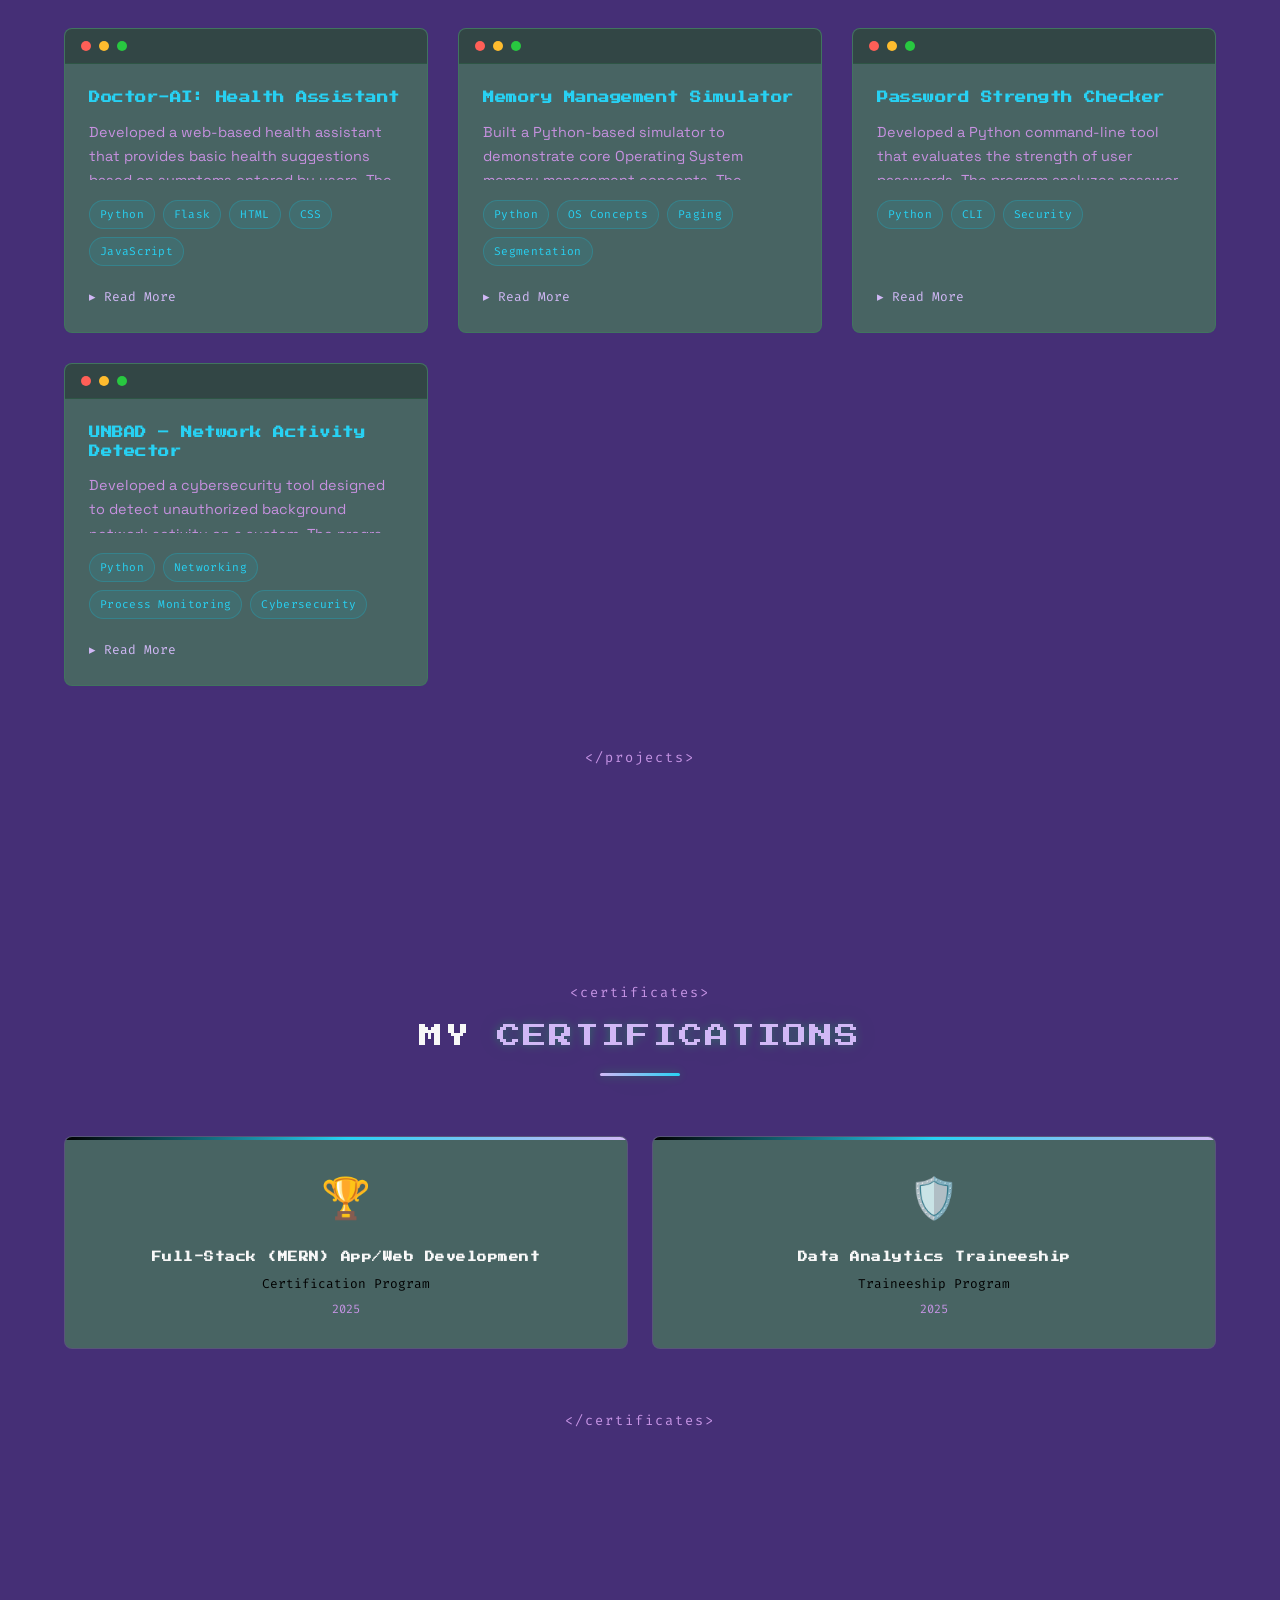
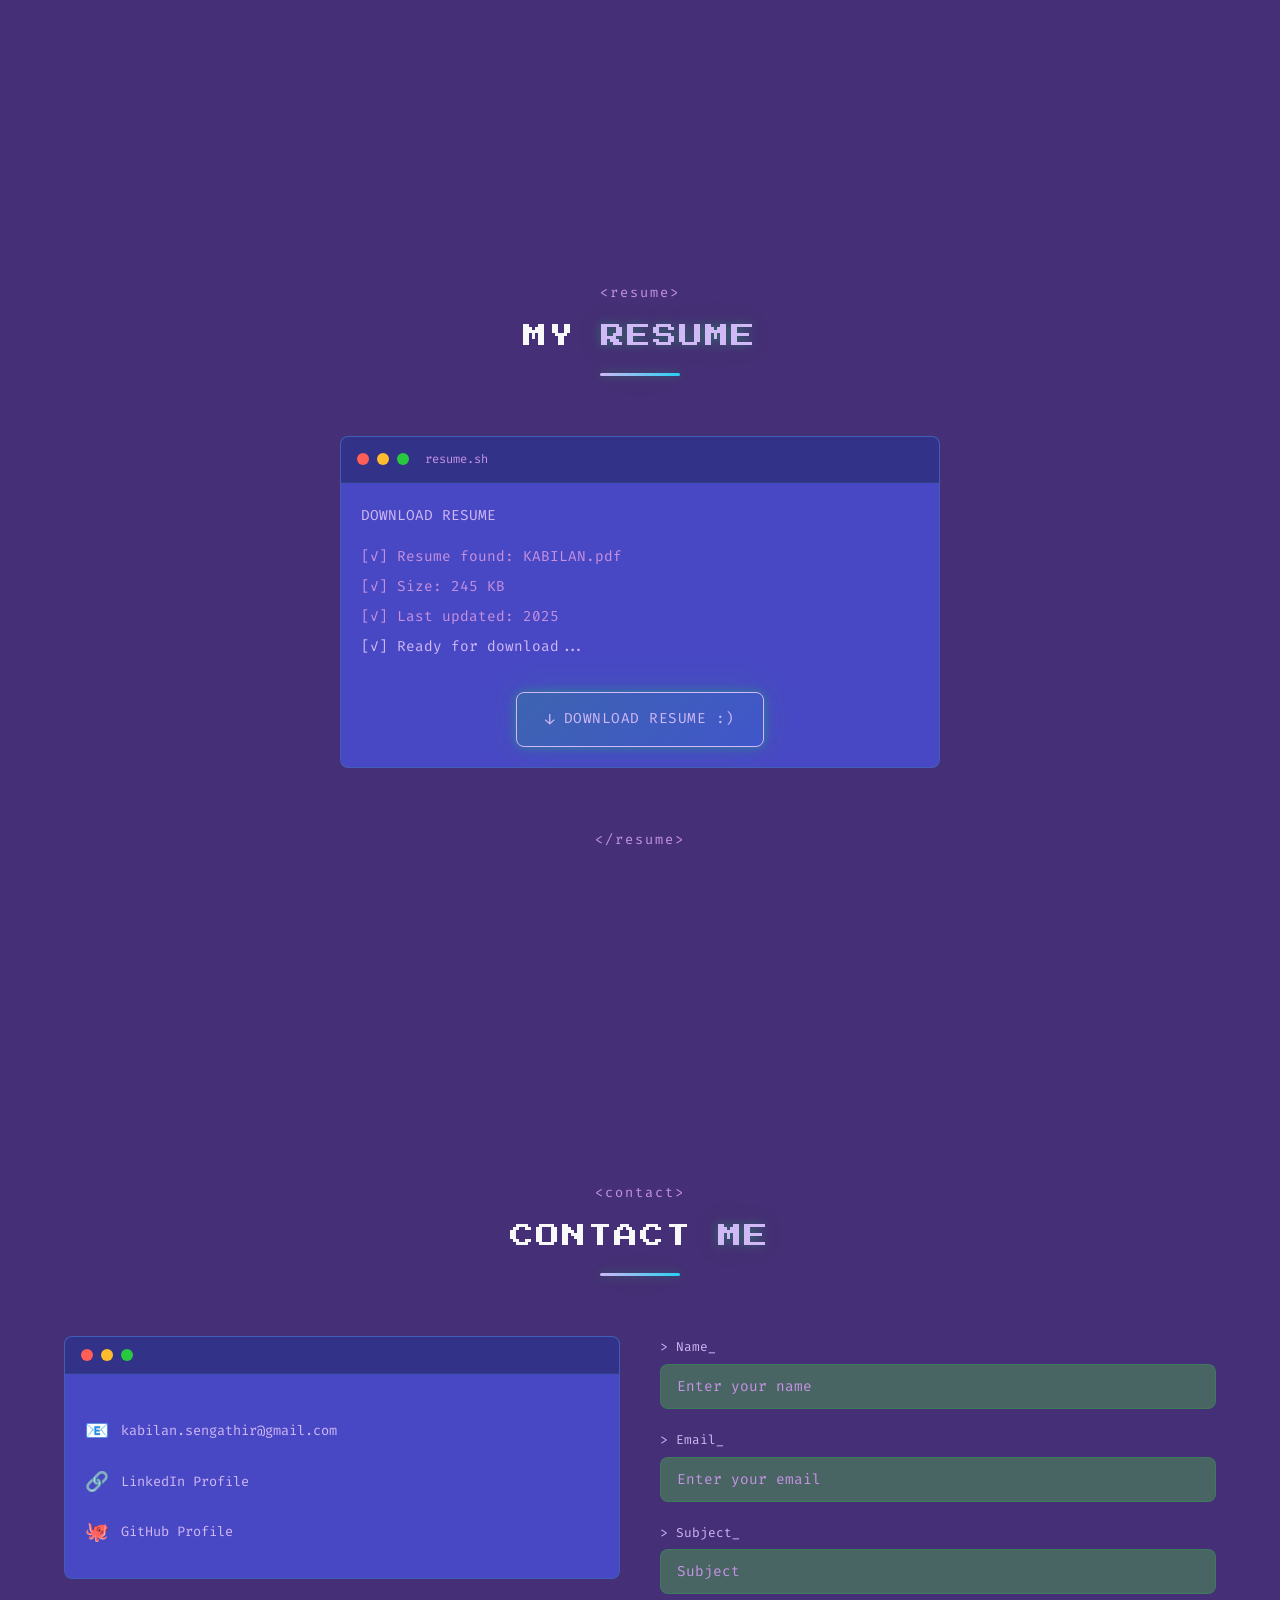
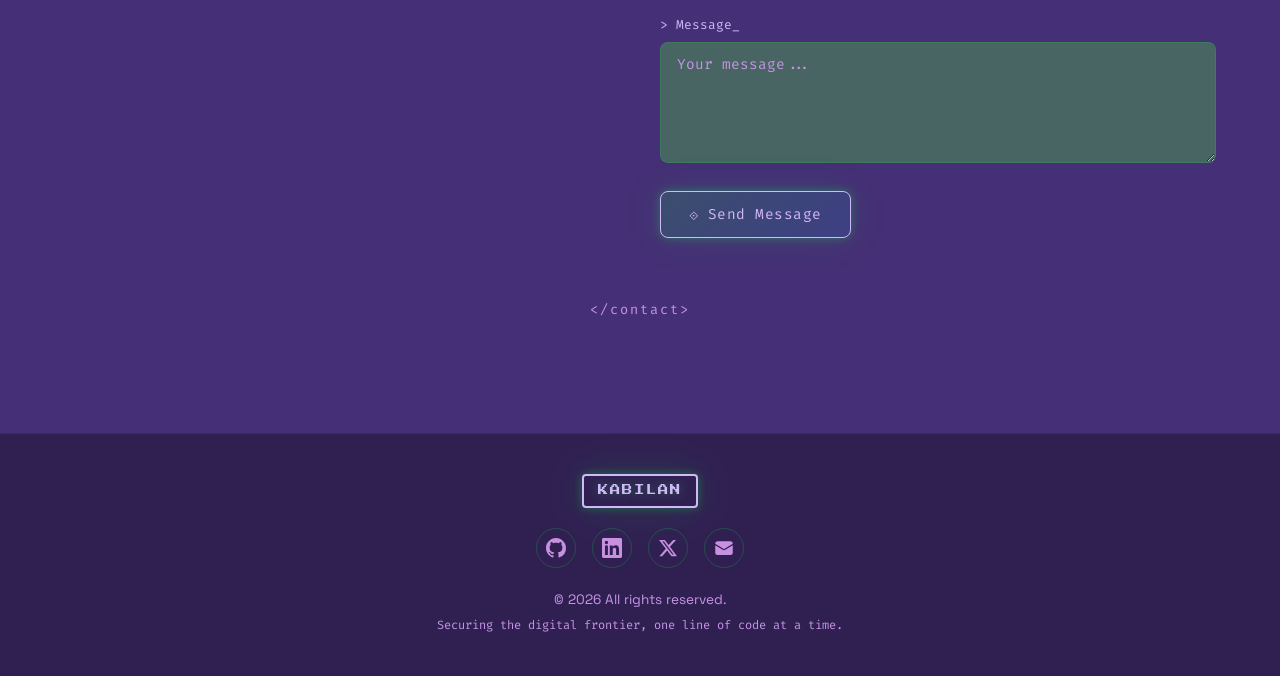
==== commit 97b6843a: "Add admin shortcut popup and username+password login" ====
--- a/index.html
+++ b/index.html
@@ -280,5 +280,30 @@
   </footer>
 
   <script src="script.js"></script>
+
+  <!-- Admin Secret Popup -->
+  <div id="admin-popup" style="display:none;position:fixed;inset:0;background:rgba(0,0,0,0.75);z-index:99999;align-items:center;justify-content:center;">
+    <div style="background:#12121f;border:1px solid #00ff41;border-radius:8px;padding:36px 40px;text-align:center;box-shadow:0 0 40px rgba(0,255,65,0.2);max-width:340px;width:90%;font-family:'Fira Code',monospace;">
+      <div style="color:#00ff41;font-size:11px;letter-spacing:3px;margin-bottom:8px;">[ SYSTEM ALERT ]</div>
+      <div style="color:#00ff41;font-family:'Orbitron',sans-serif;font-size:16px;letter-spacing:2px;margin-bottom:10px;">ADMIN ACCESS</div>
+      <p style="color:#666;font-size:12px;margin-bottom:28px;">Restricted area detected. Authenticate to proceed.</p>
+      <a href="admin.html" style="display:block;background:transparent;border:1px solid #00ff41;color:#00ff41;font-family:'Fira Code',monospace;font-size:13px;padding:12px;border-radius:4px;text-decoration:none;letter-spacing:1px;transition:all 0.2s;" onmouseover="this.style.background='rgba(0,255,65,0.1)'" onmouseout="this.style.background='transparent'">⟐ ENTER ADMIN PANEL</a>
+      <button onclick="document.getElementById('admin-popup').style.display='none'" style="margin-top:14px;background:transparent;border:none;color:#444;font-family:'Fira Code',monospace;font-size:11px;cursor:pointer;letter-spacing:1px;">[ ESC to dismiss ]</button>
+    </div>
+  </div>
+  <script>
+    (function() {
+      var popup = document.getElementById('admin-popup');
+      document.addEventListener('keydown', function(e) {
+        if (e.ctrlKey && e.shiftKey && e.key === 'A') {
+          popup.style.display = popup.style.display === 'flex' ? 'none' : 'flex';
+        }
+        if (e.key === 'Escape') popup.style.display = 'none';
+      });
+      popup.addEventListener('click', function(e) {
+        if (e.target === popup) popup.style.display = 'none';
+      });
+    })();
+  </script>
 </body>
 </html>
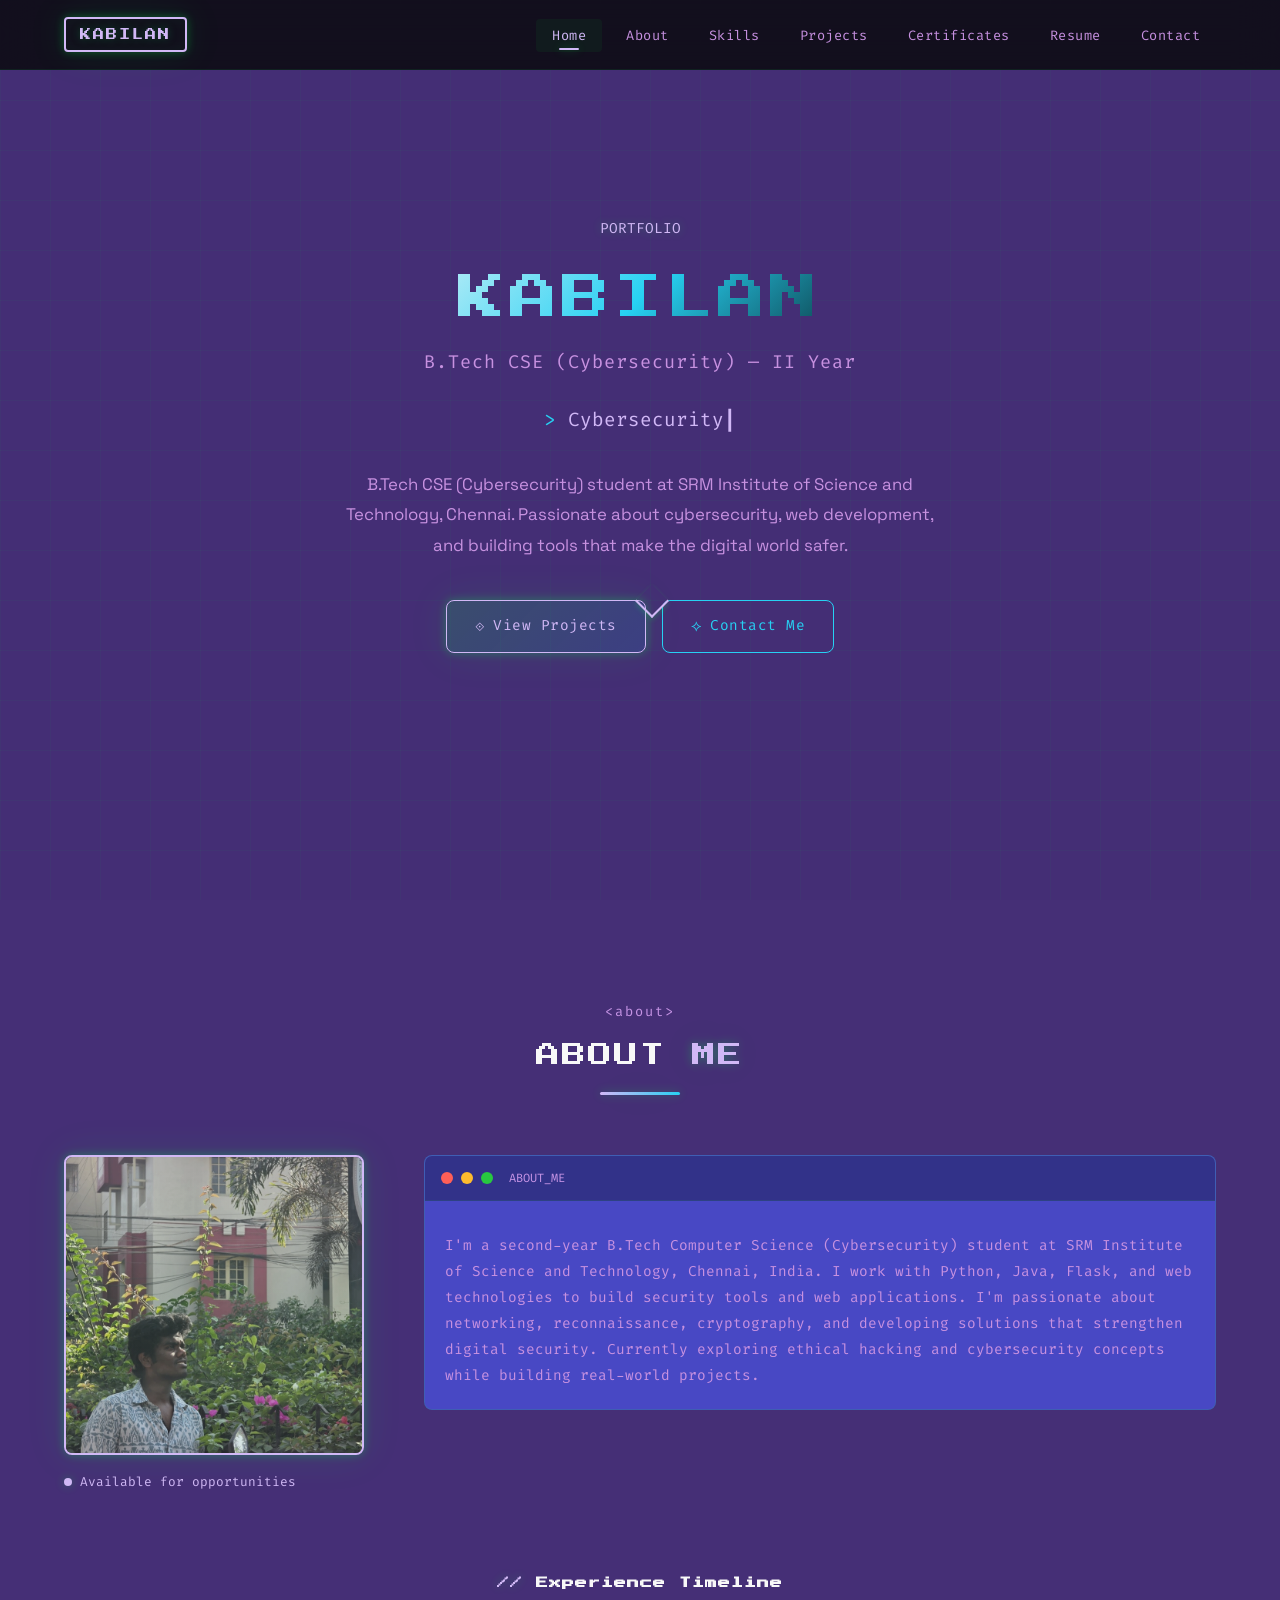
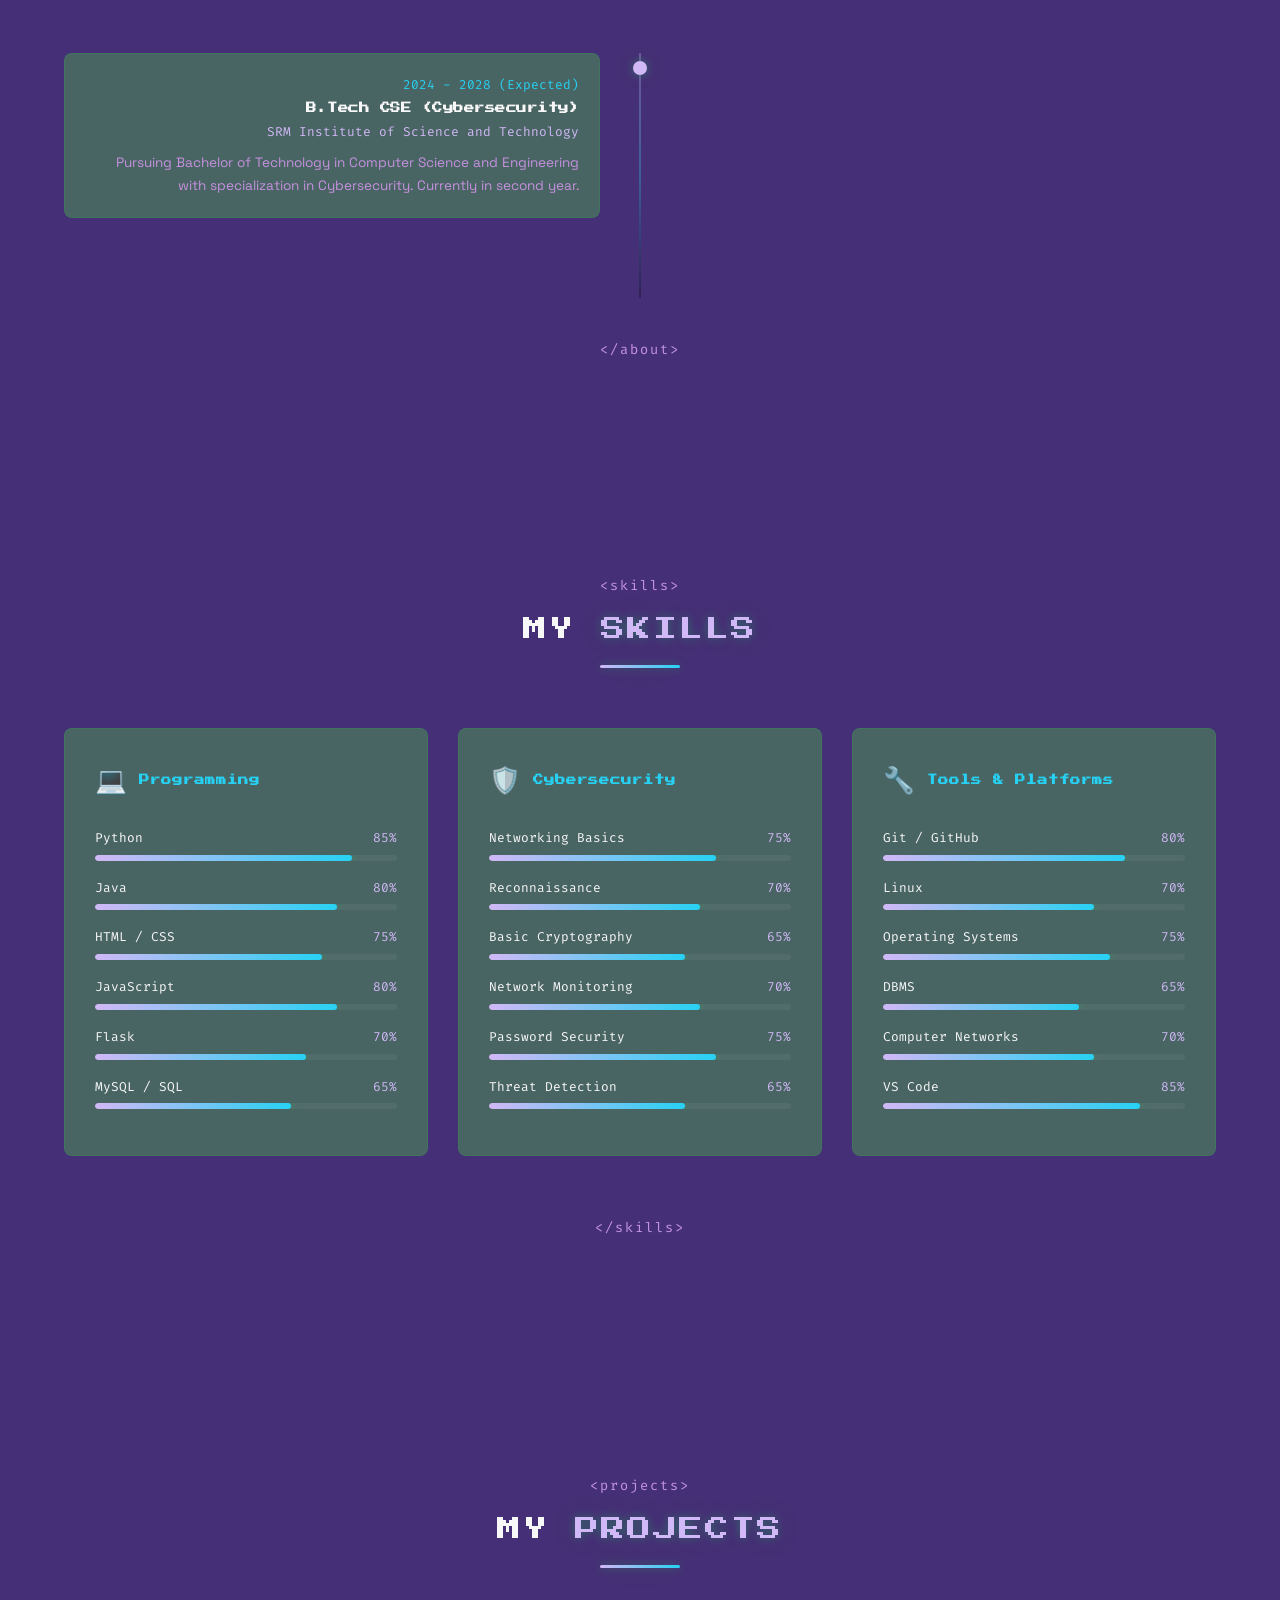
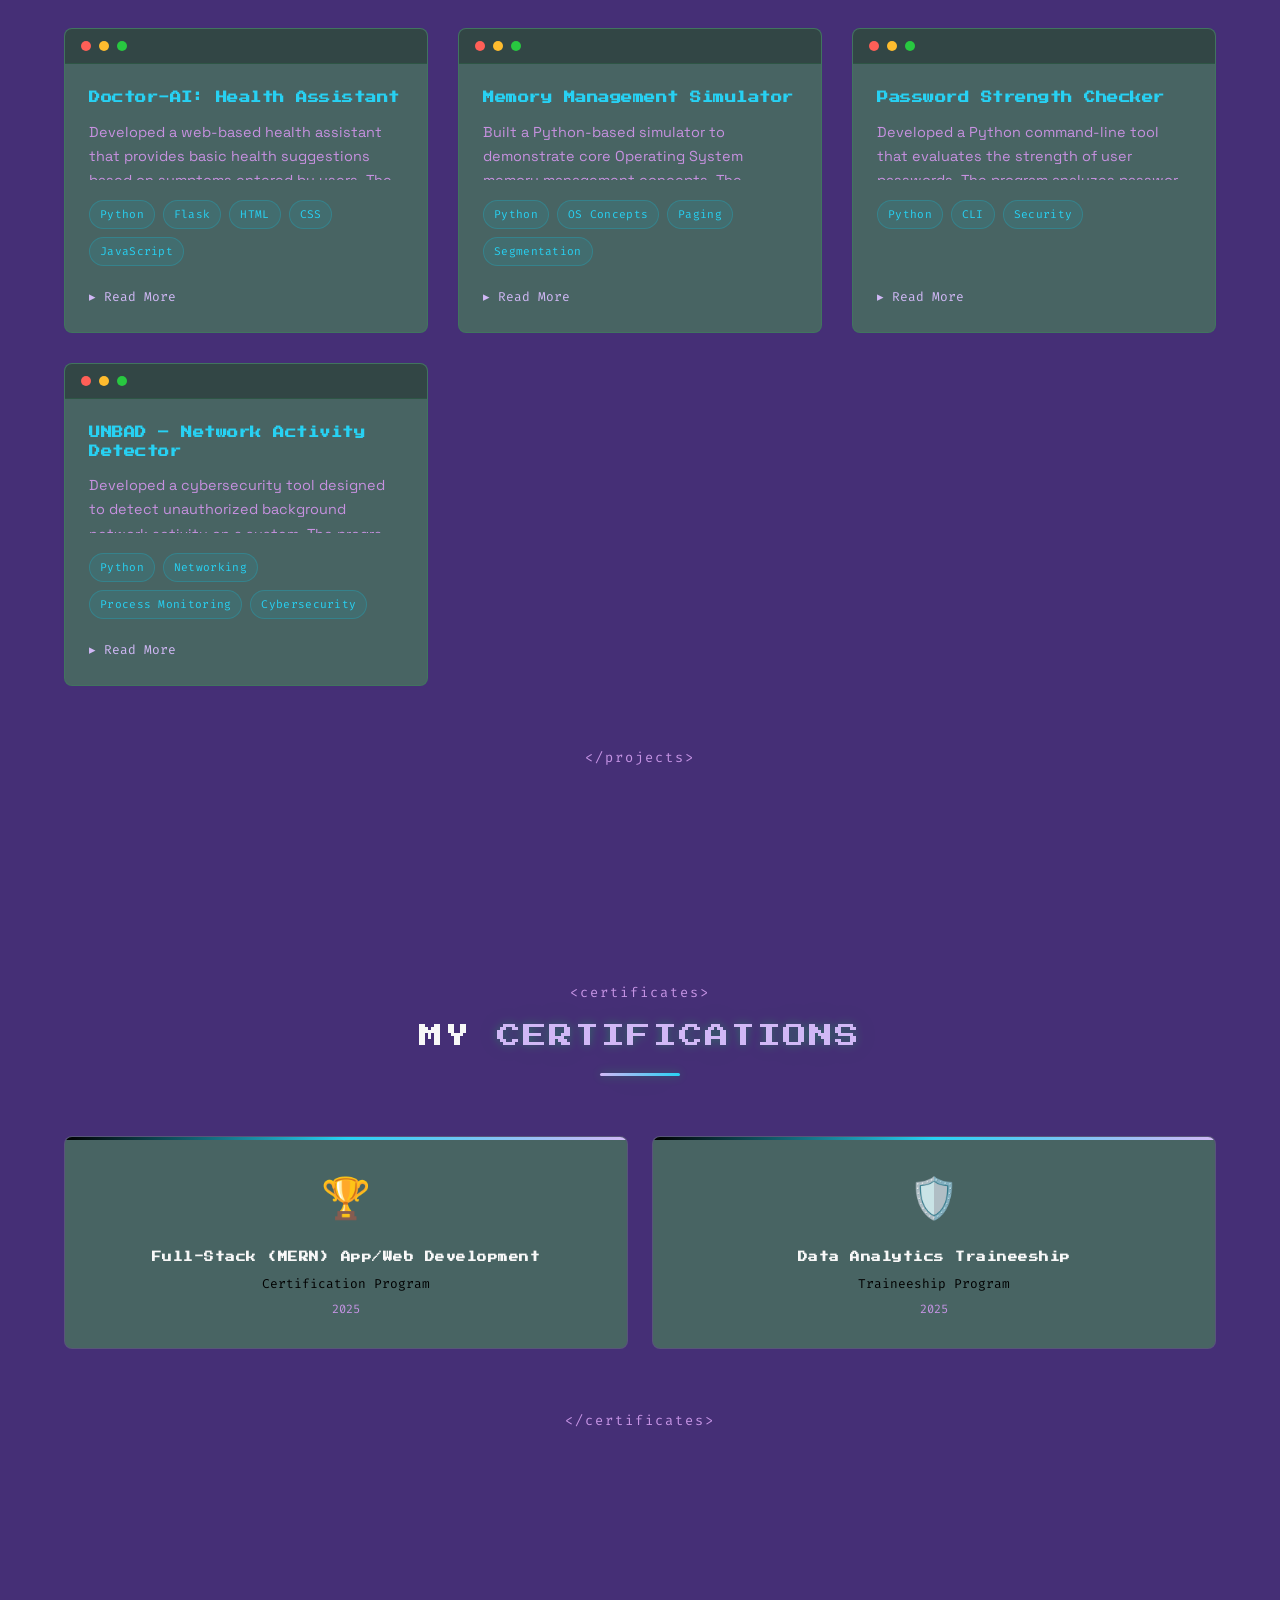
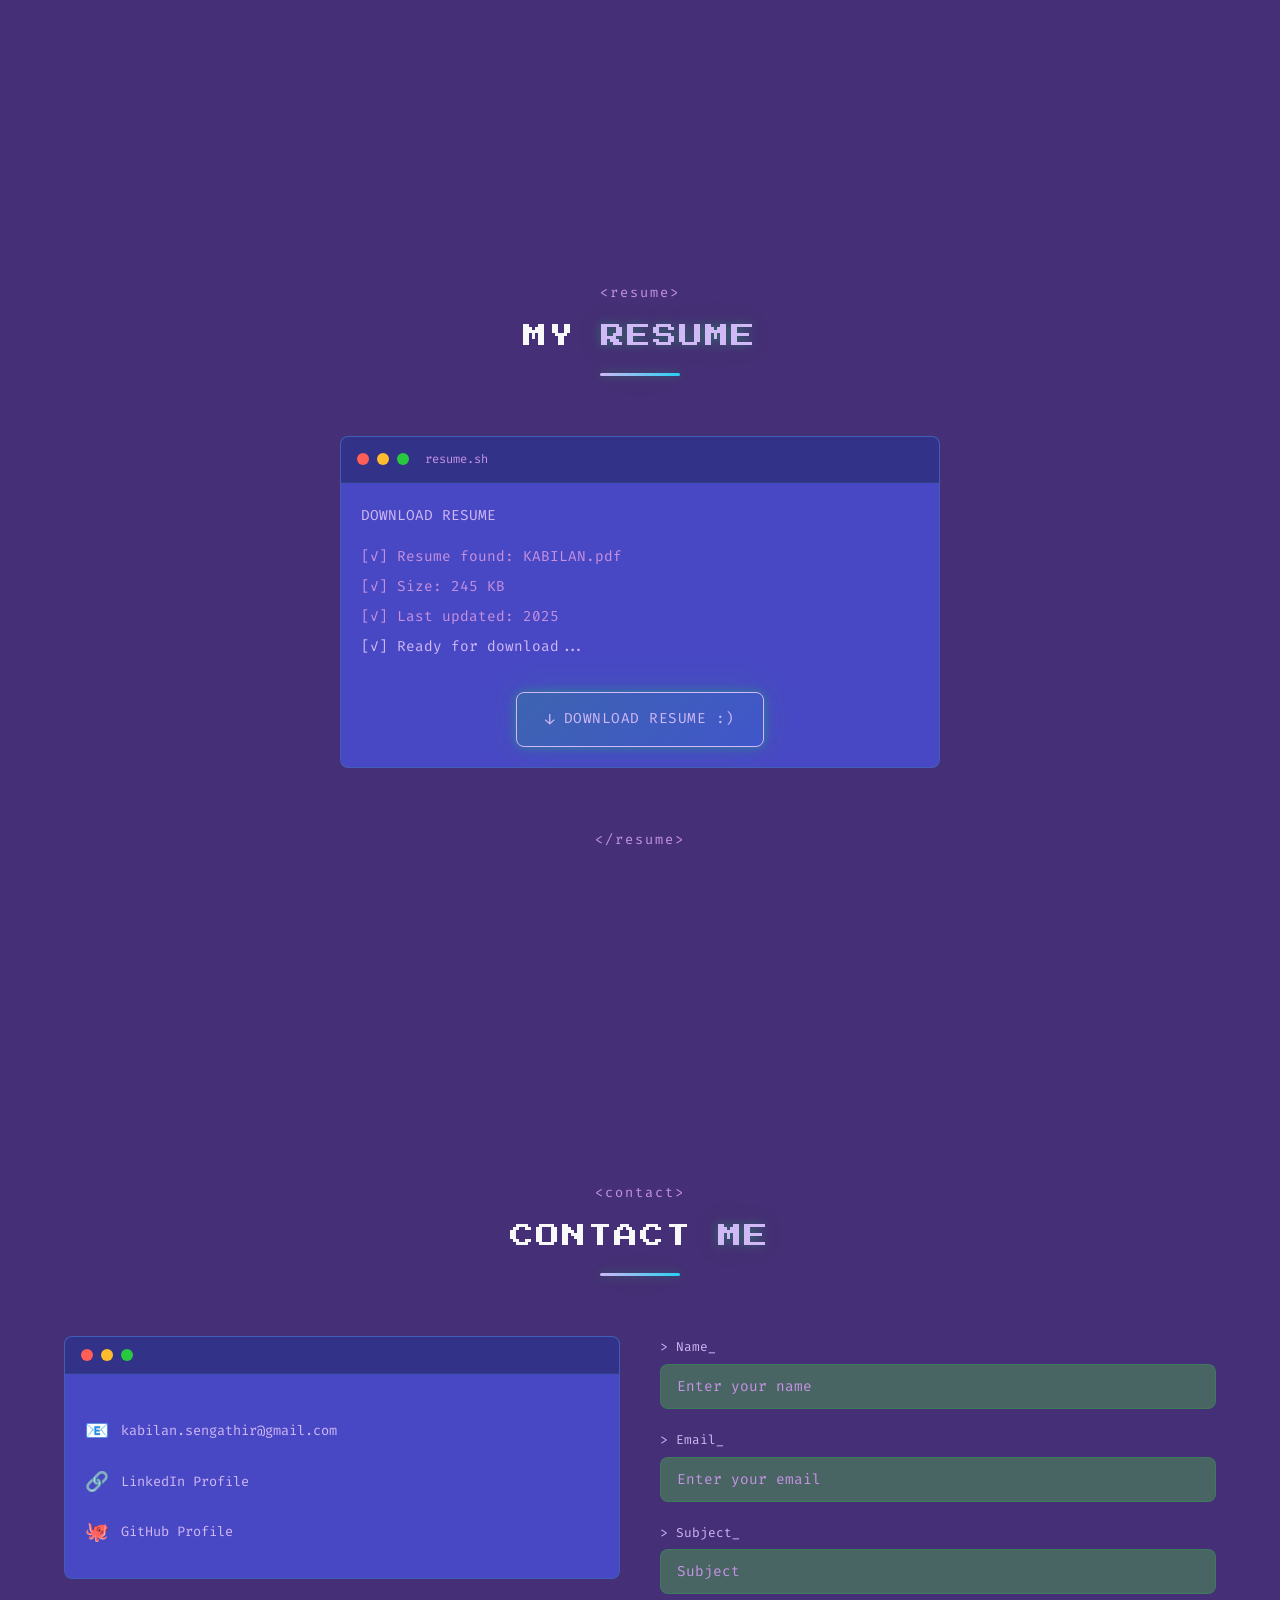
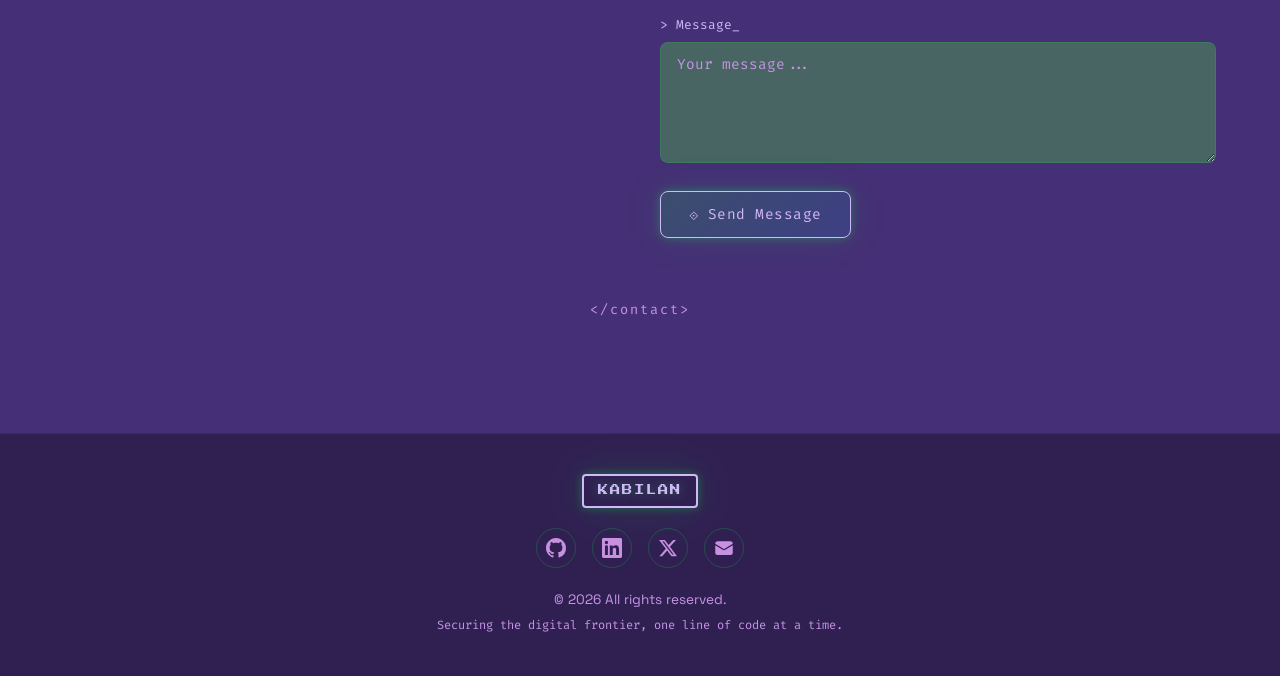
==== commit 4a3d39c5: "Change admin shortcut to Alt+Ctrl+Shift+A" ====
--- a/index.html
+++ b/index.html
@@ -295,7 +295,7 @@
     (function() {
       var popup = document.getElementById('admin-popup');
       document.addEventListener('keydown', function(e) {
-        if (e.ctrlKey && e.shiftKey && e.key === 'A') {
+        if (e.altKey && e.ctrlKey && e.shiftKey && e.key === 'A') {
           popup.style.display = popup.style.display === 'flex' ? 'none' : 'flex';
         }
         if (e.key === 'Escape') popup.style.display = 'none';
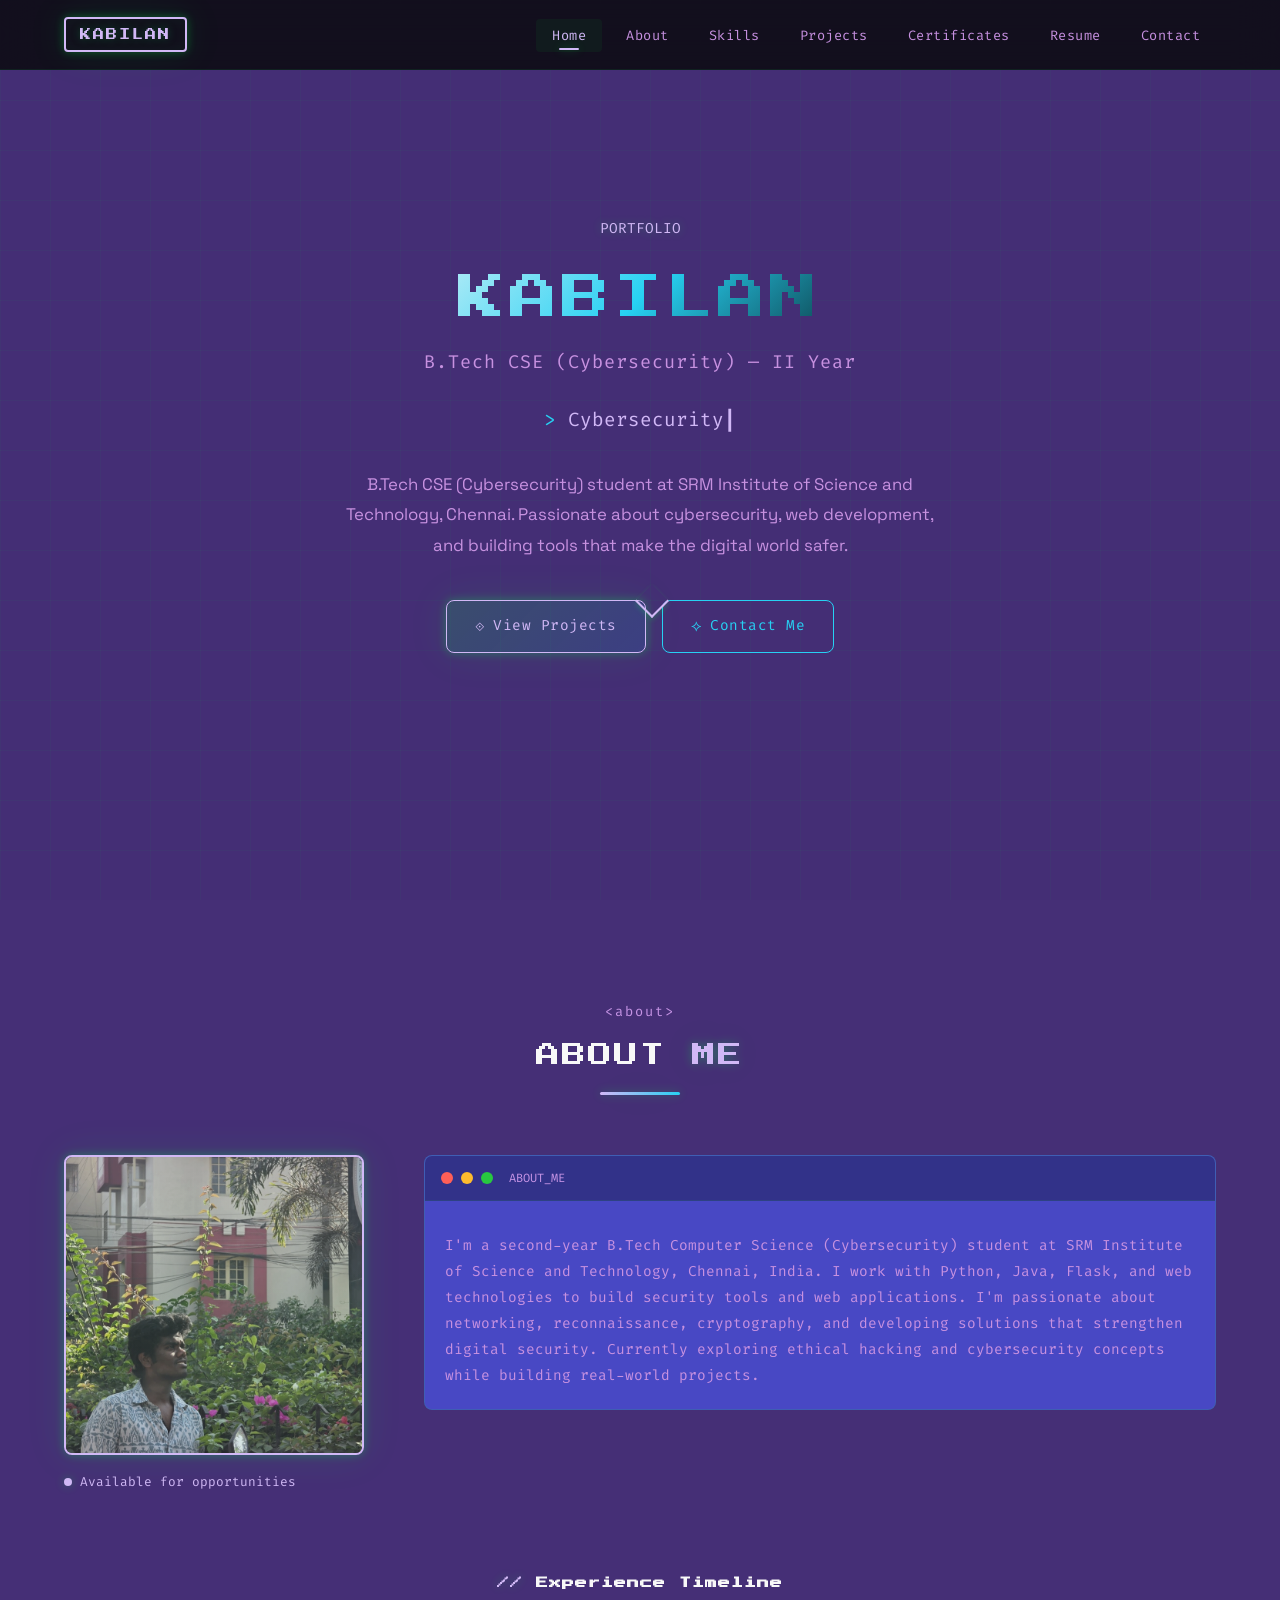
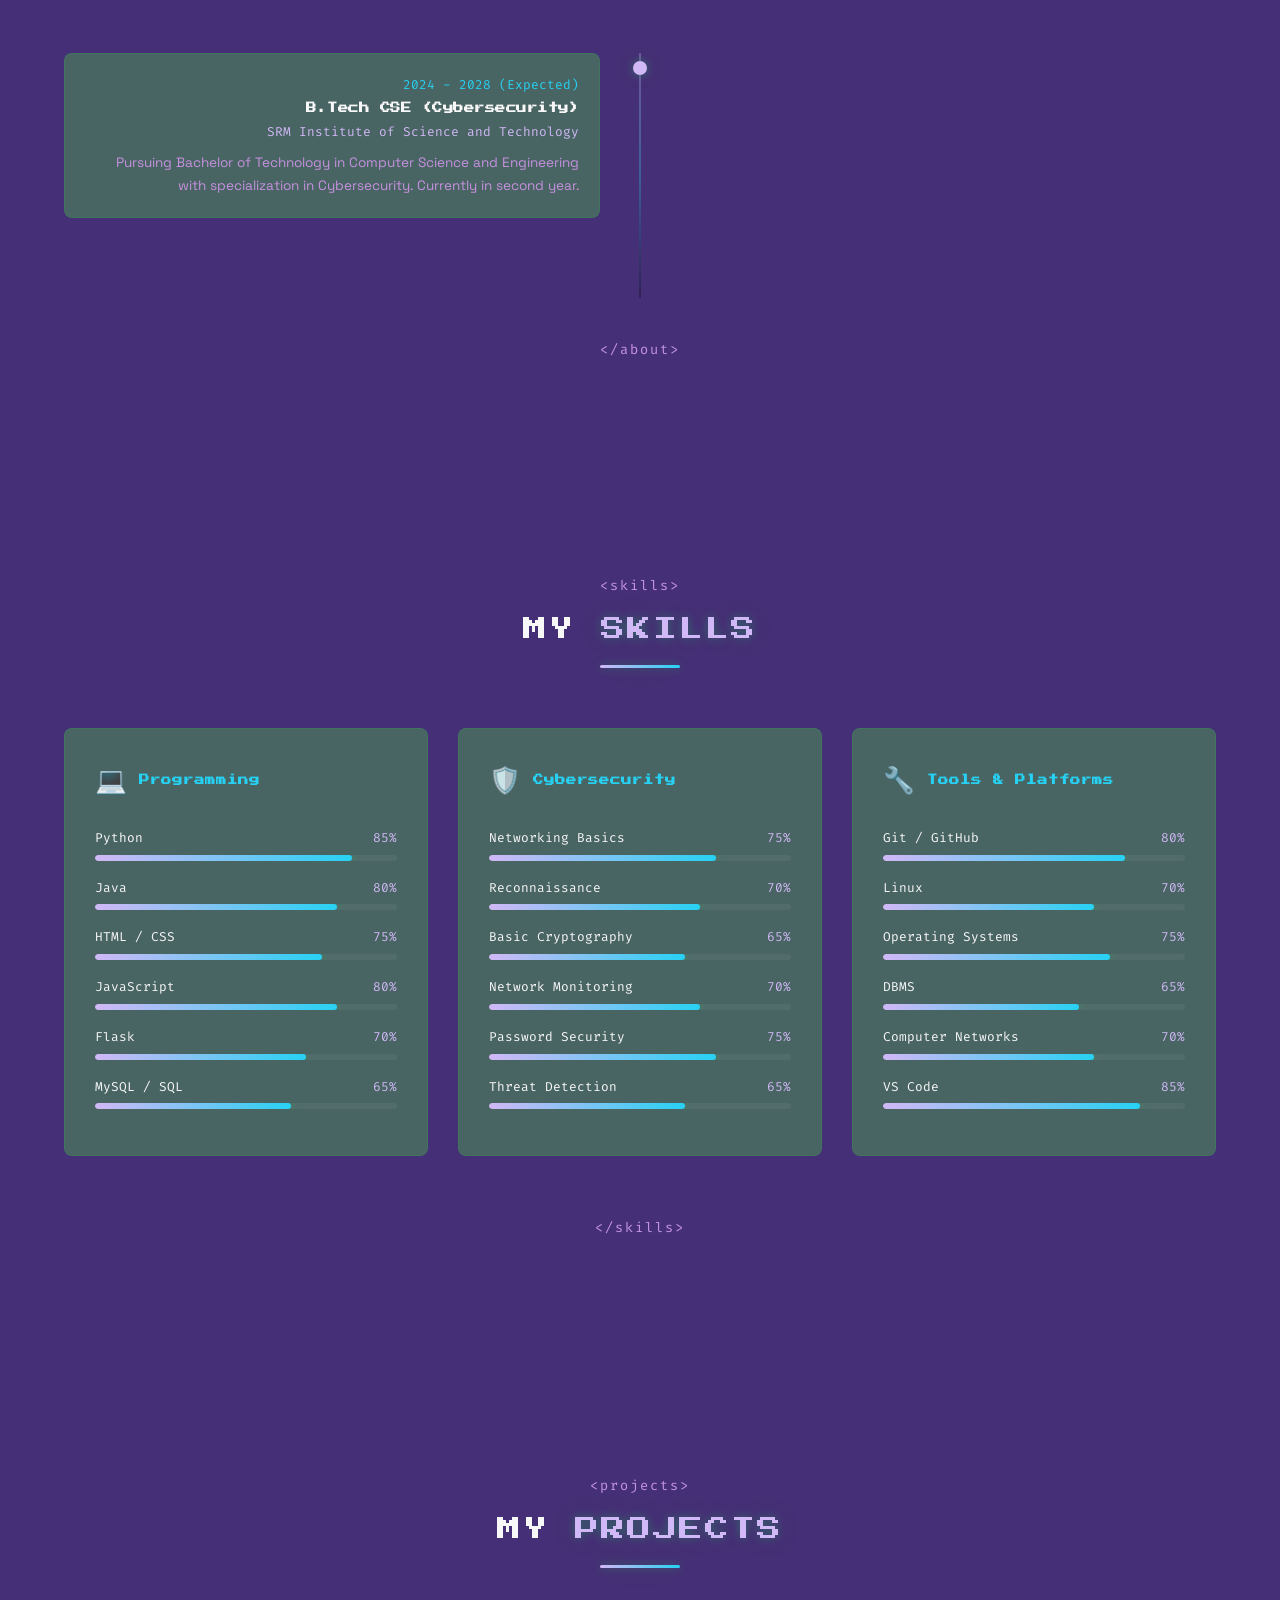
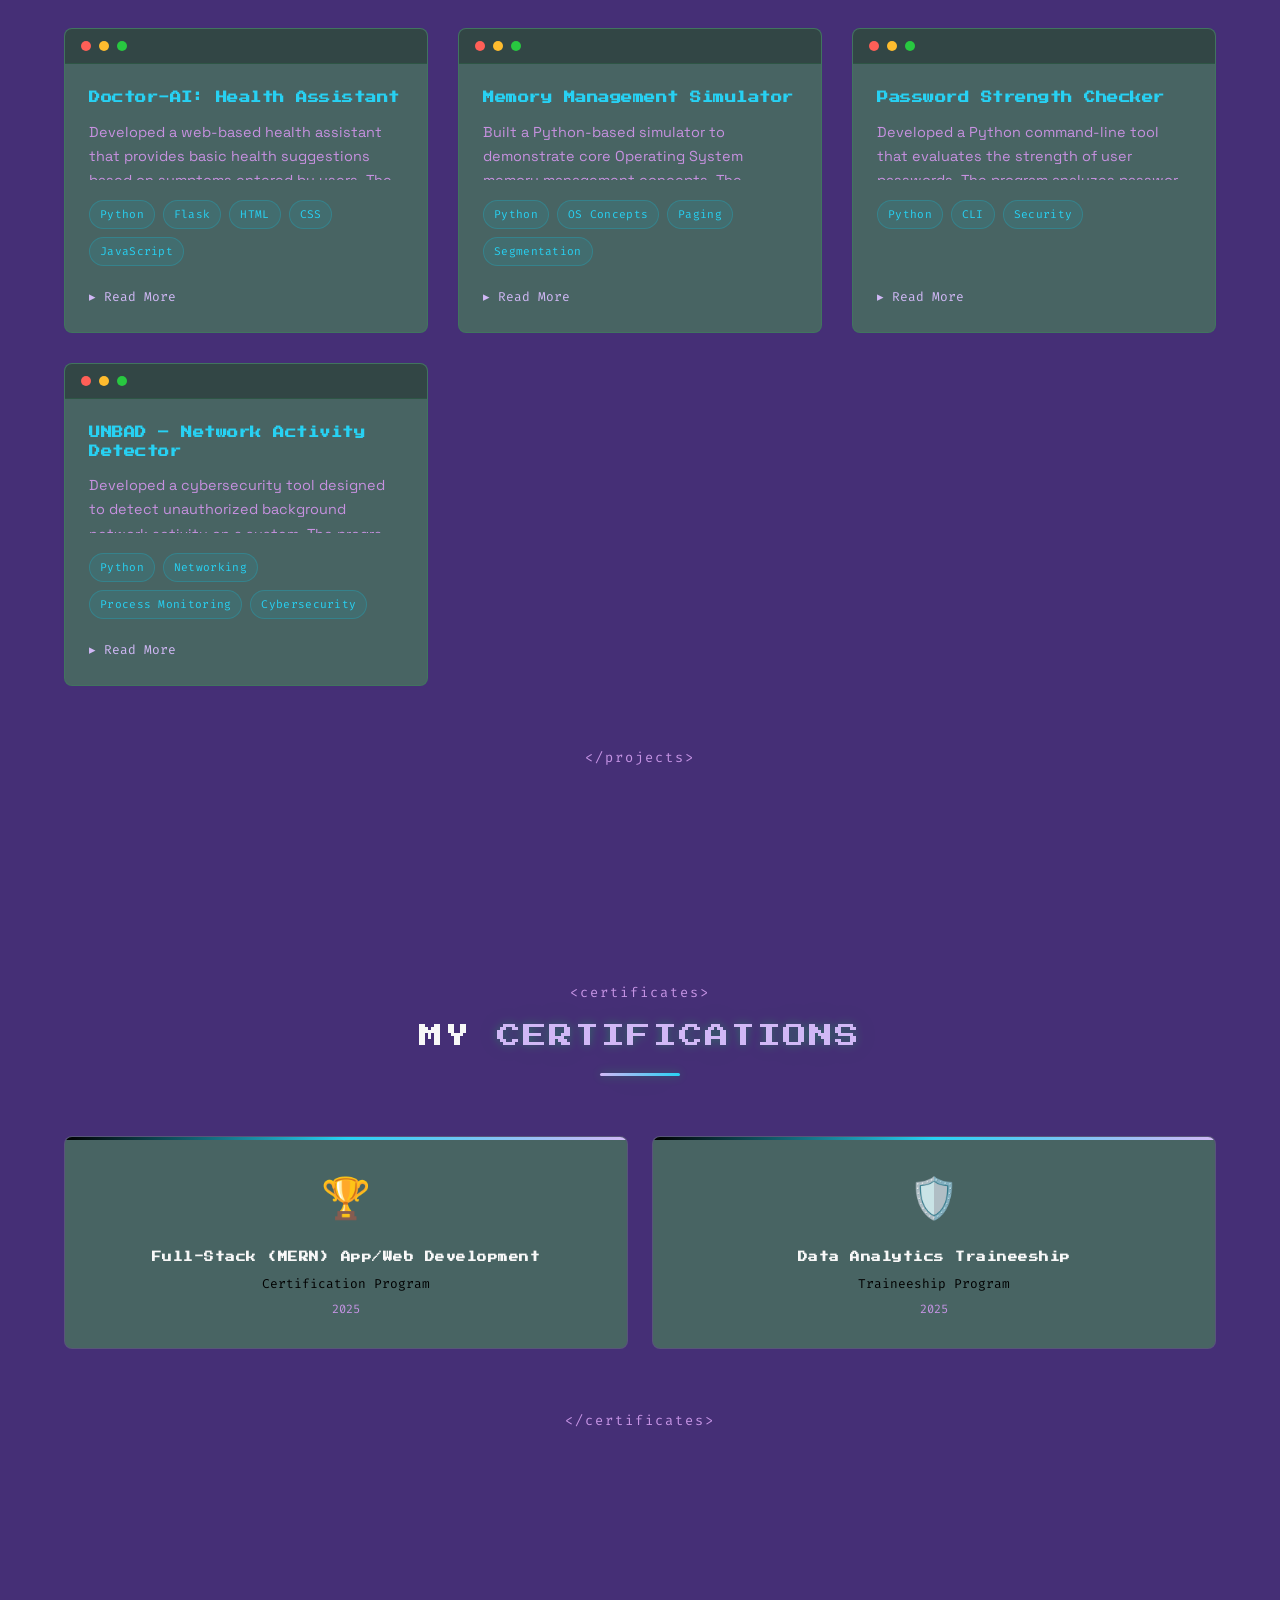
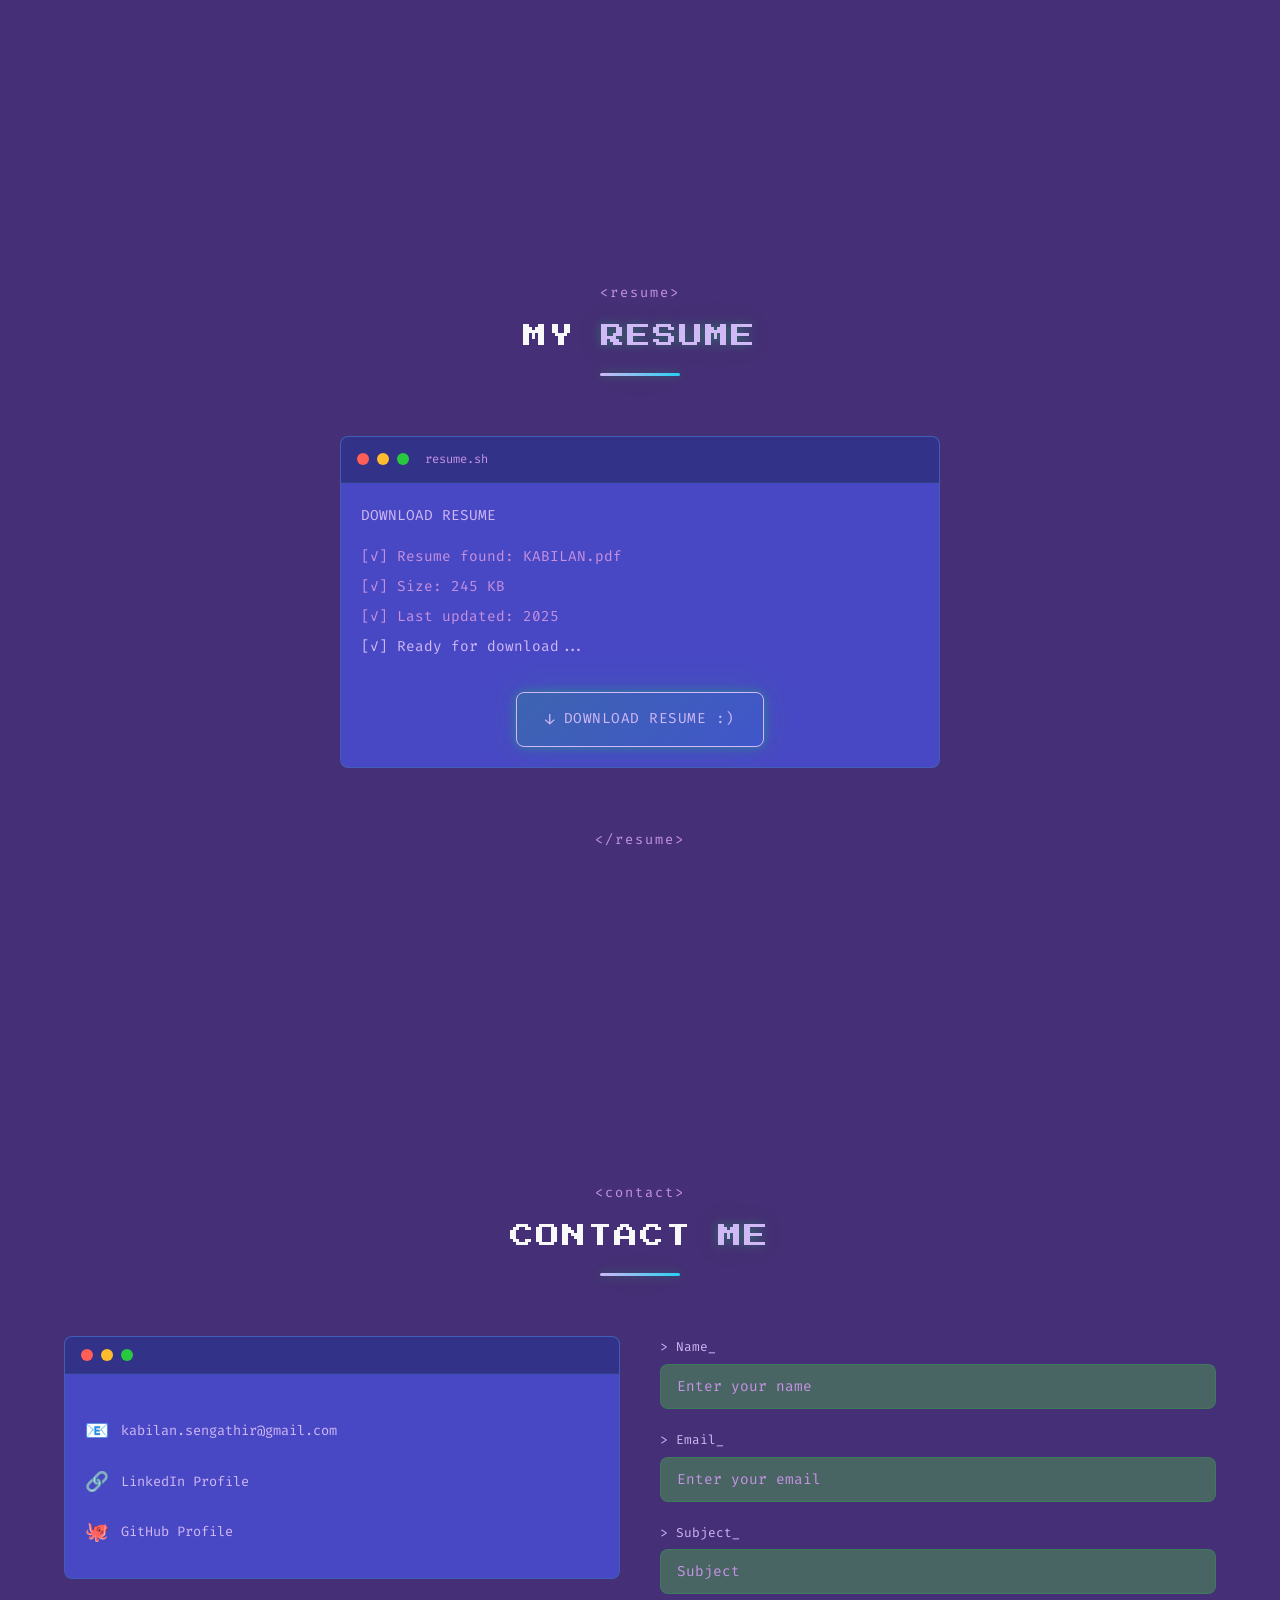
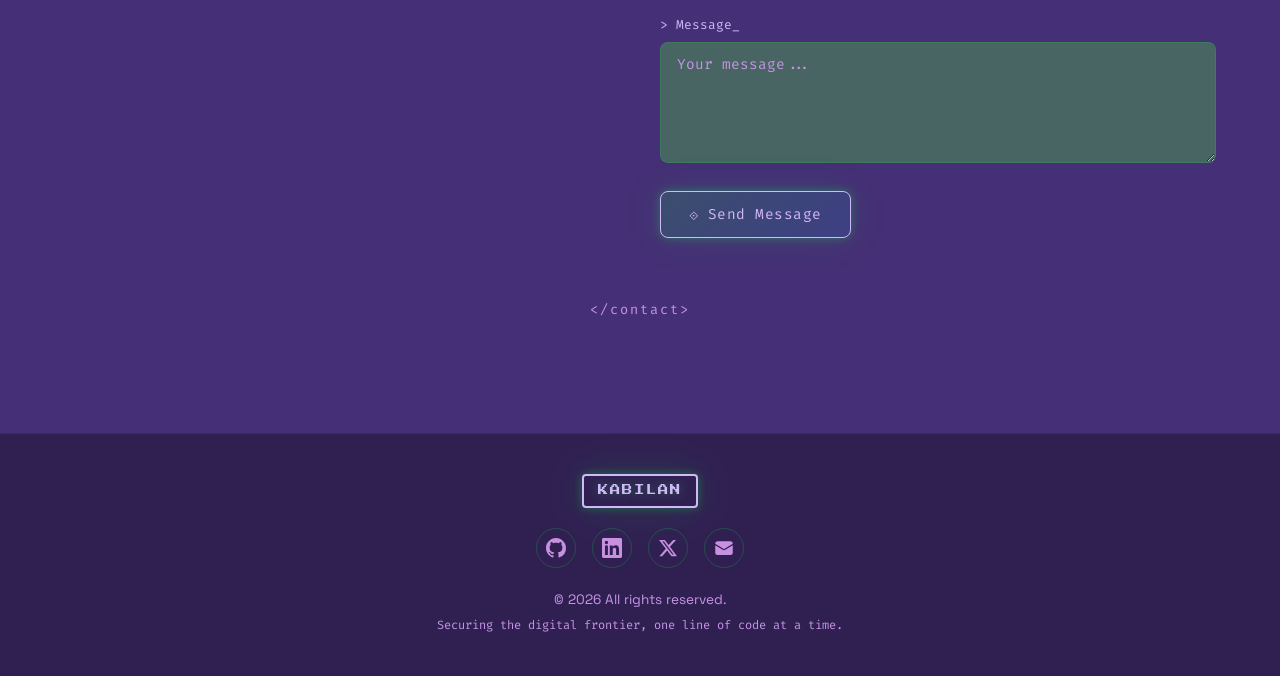
==== commit f076311b: "Fix shortcut key detection for Alt+Ctrl+Shift+A" ====
--- a/index.html
+++ b/index.html
@@ -295,7 +295,7 @@
     (function() {
       var popup = document.getElementById('admin-popup');
       document.addEventListener('keydown', function(e) {
-        if (e.altKey && e.ctrlKey && e.shiftKey && e.key === 'A') {
+        if (e.altKey && e.ctrlKey && e.shiftKey && (e.key === 'A' || e.key === 'a' || e.code === 'KeyA')) {
           popup.style.display = popup.style.display === 'flex' ? 'none' : 'flex';
         }
         if (e.key === 'Escape') popup.style.display = 'none';
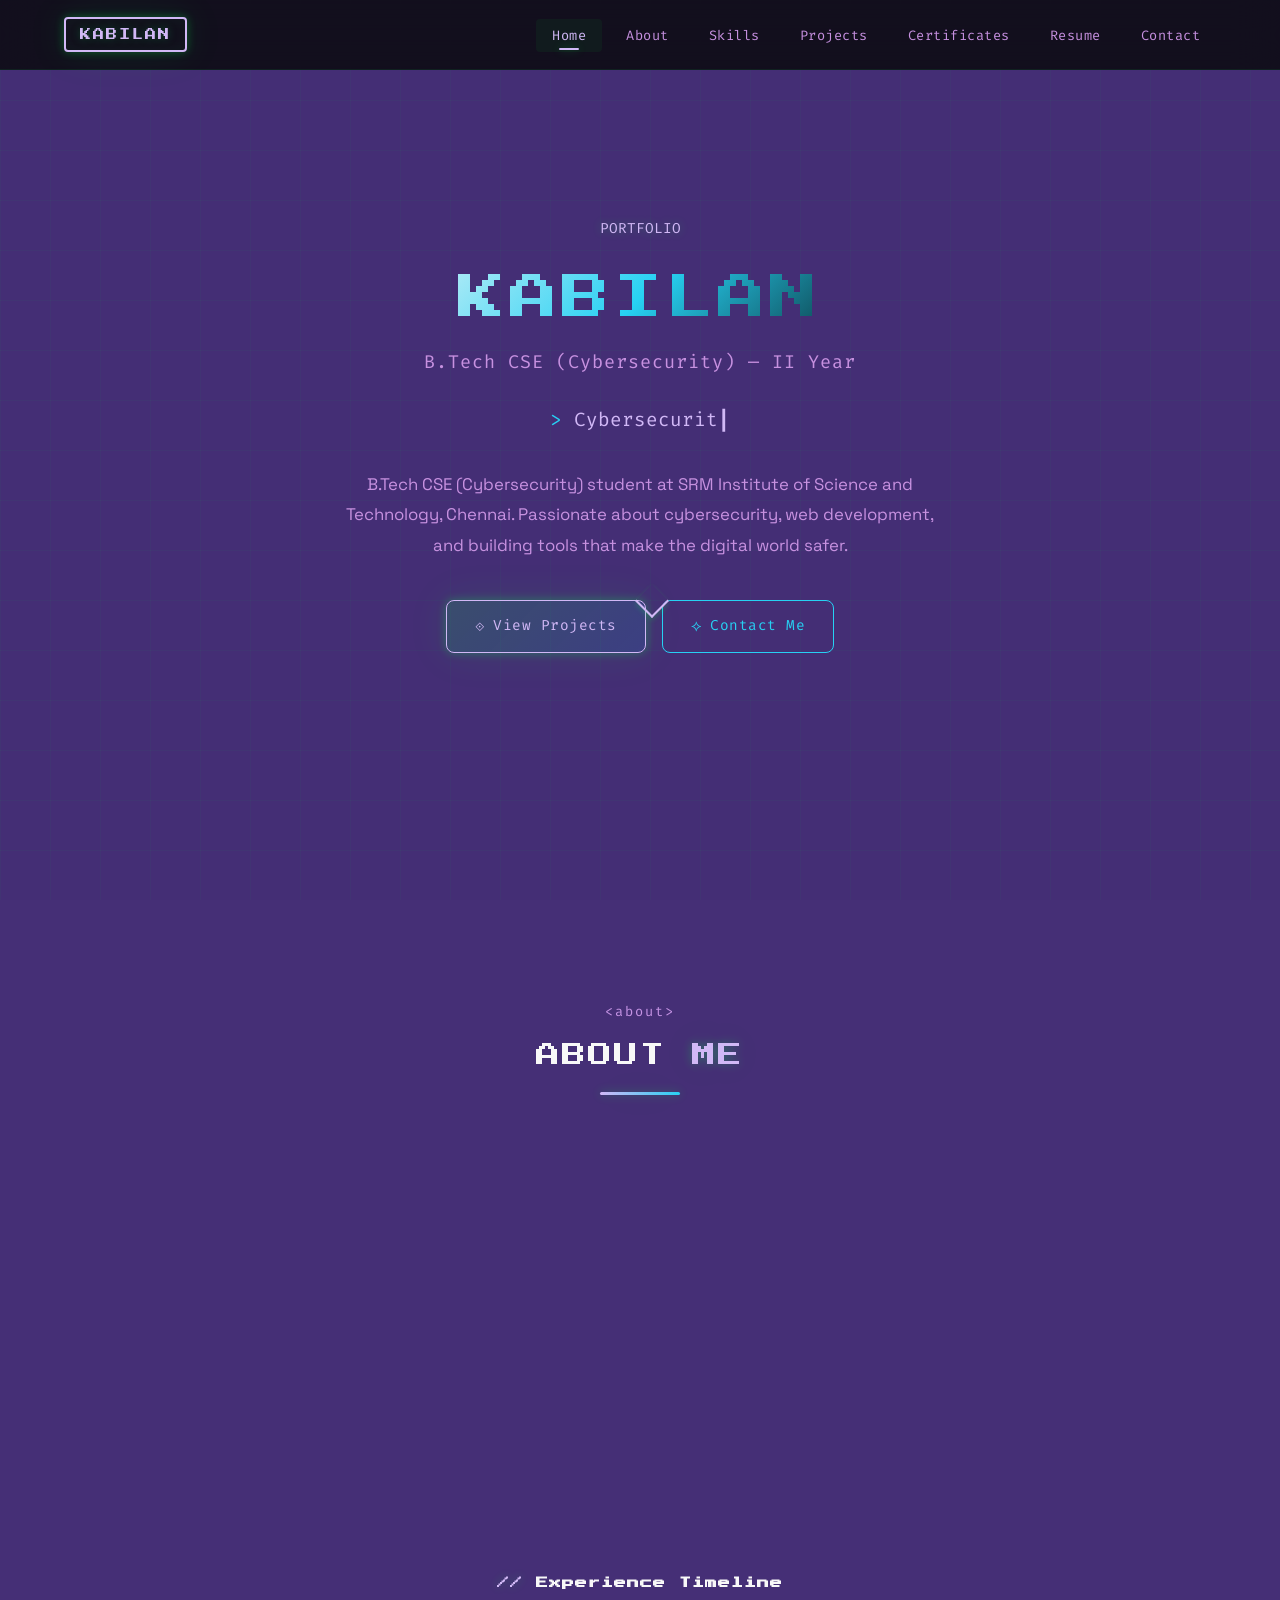
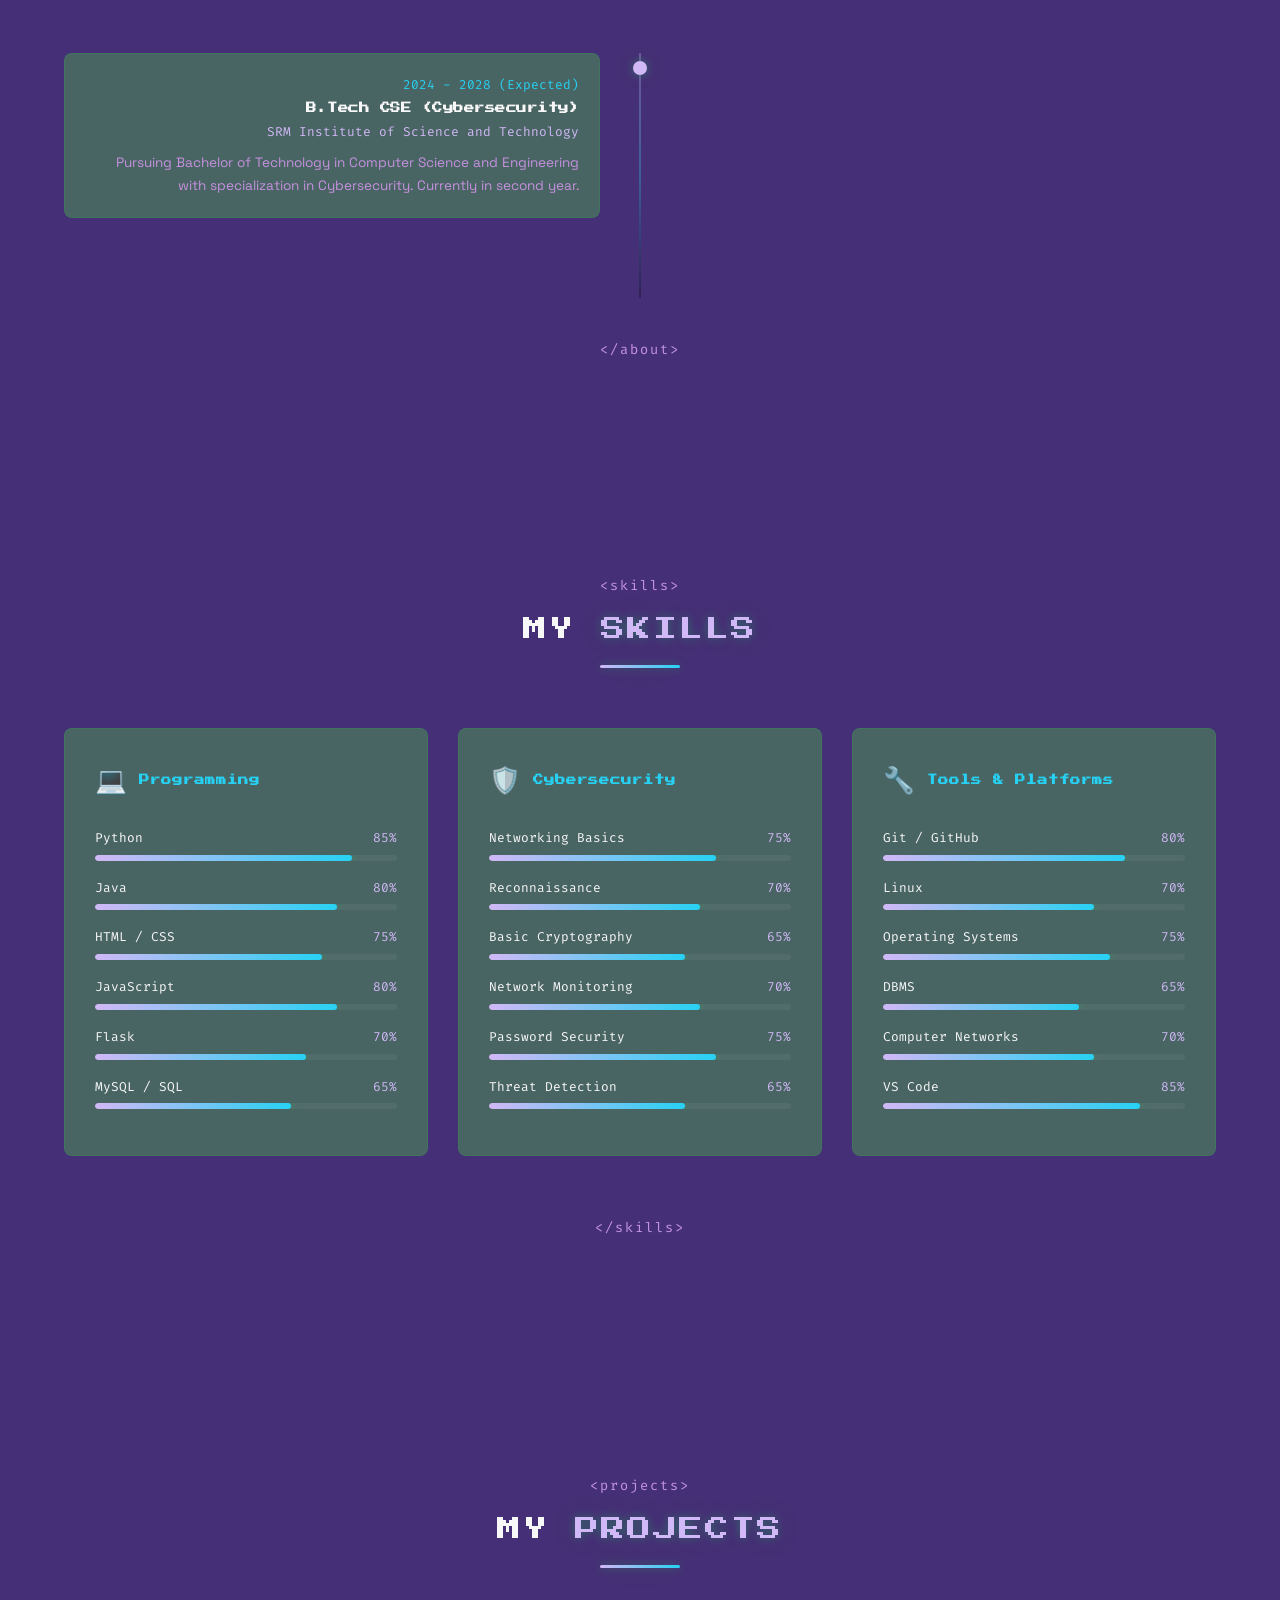
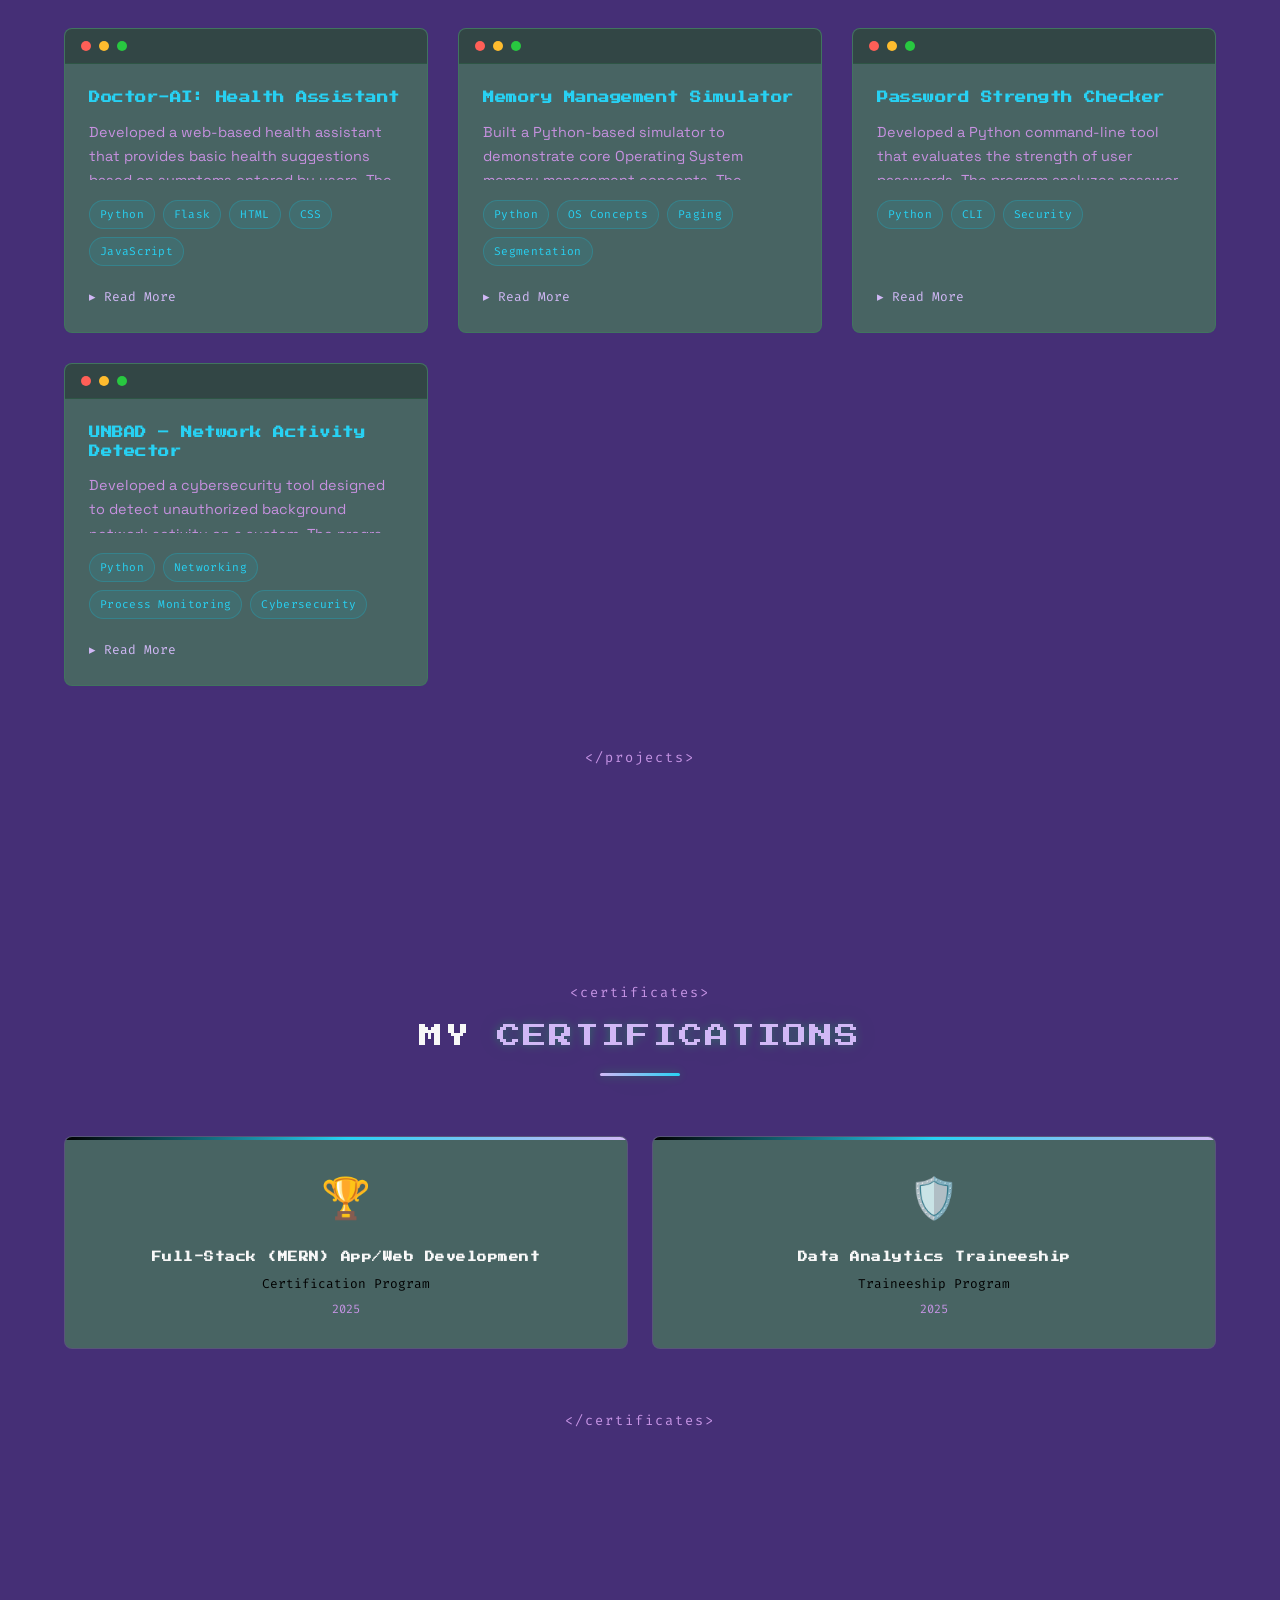
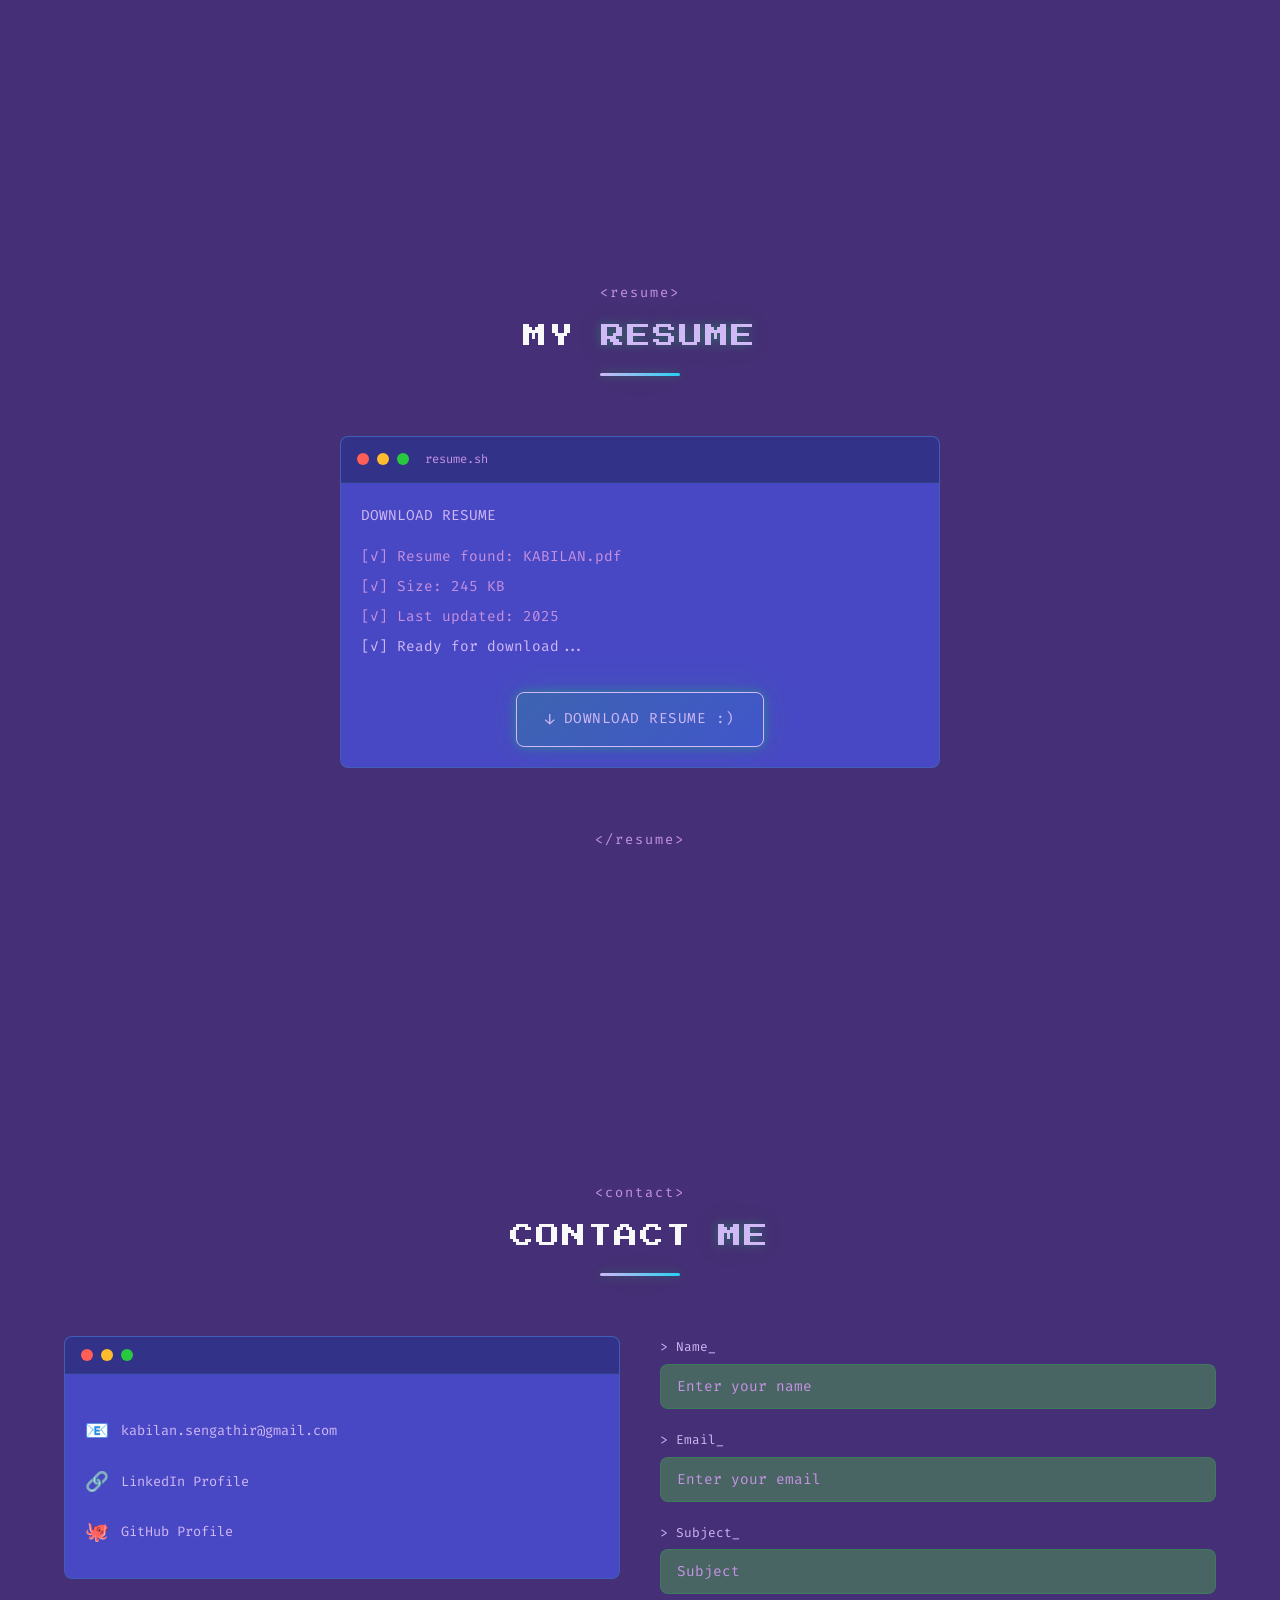
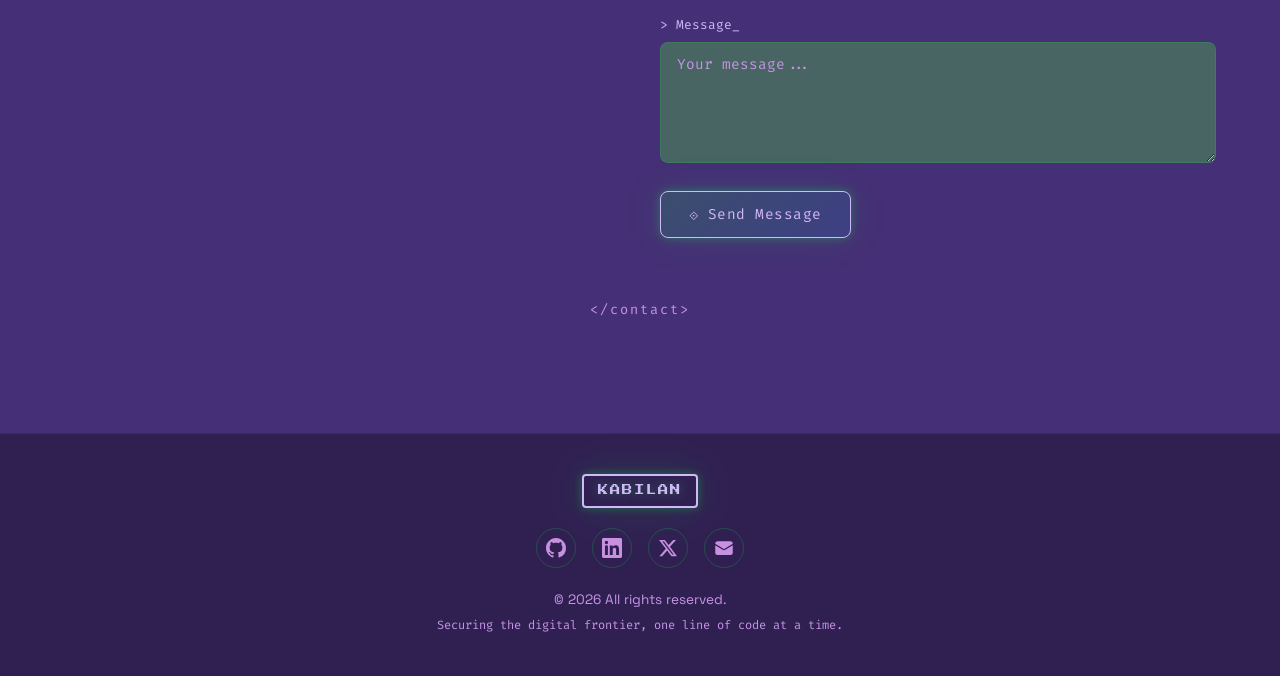
==== commit b7a56024: "Change admin trigger to secret typed sequence 'kbln'" ====
--- a/index.html
+++ b/index.html
@@ -294,11 +294,20 @@
   <script>
     (function() {
       var popup = document.getElementById('admin-popup');
+      var secret = 'kbln';
+      var typed = '';
+      var timer;
       document.addEventListener('keydown', function(e) {
-        if (e.altKey && e.ctrlKey && e.shiftKey && (e.key === 'A' || e.key === 'a' || e.code === 'KeyA')) {
-          popup.style.display = popup.style.display === 'flex' ? 'none' : 'flex';
+        if (e.key === 'Escape') { popup.style.display = 'none'; typed = ''; return; }
+        if (e.key.length === 1) {
+          typed += e.key.toLowerCase();
+          clearTimeout(timer);
+          timer = setTimeout(function() { typed = ''; }, 1500);
+          if (typed.endsWith(secret)) {
+            popup.style.display = popup.style.display === 'flex' ? 'none' : 'flex';
+            typed = '';
+          }
         }
-        if (e.key === 'Escape') popup.style.display = 'none';
       });
       popup.addEventListener('click', function(e) {
         if (e.target === popup) popup.style.display = 'none';
